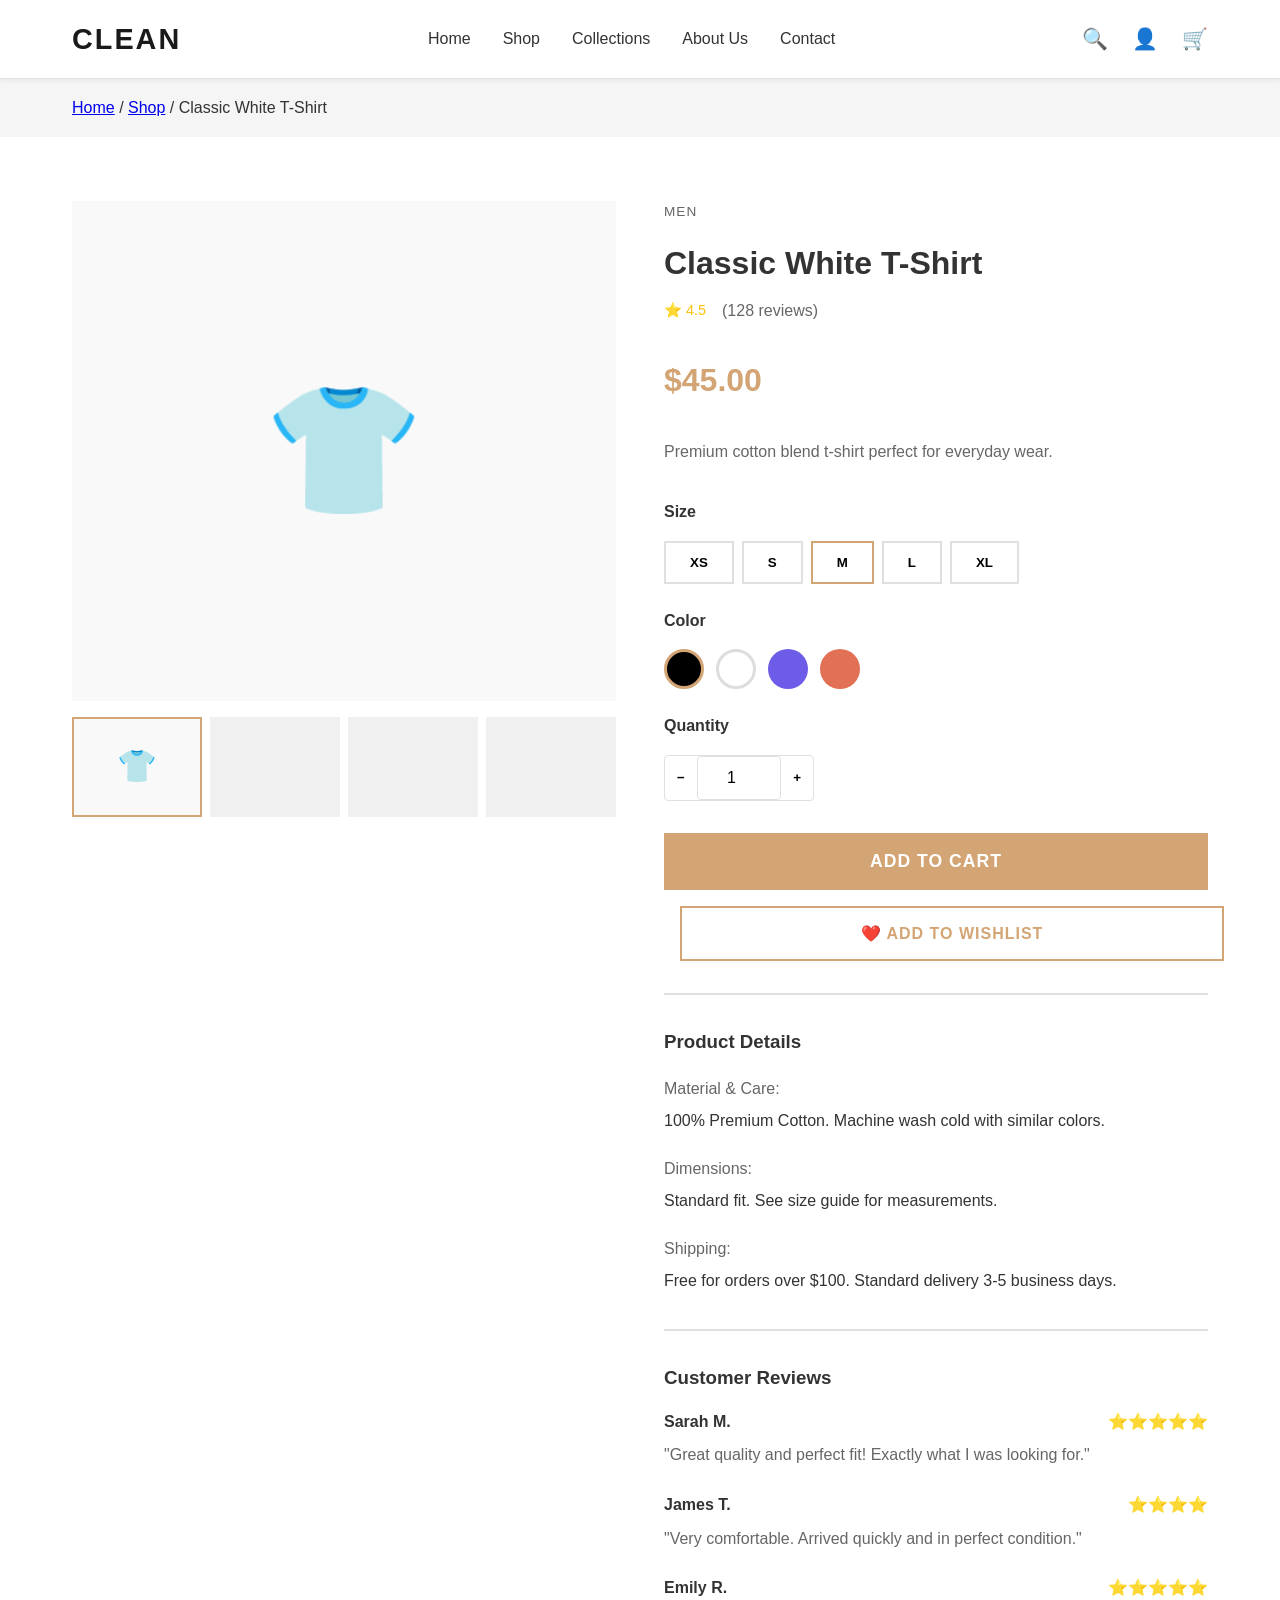
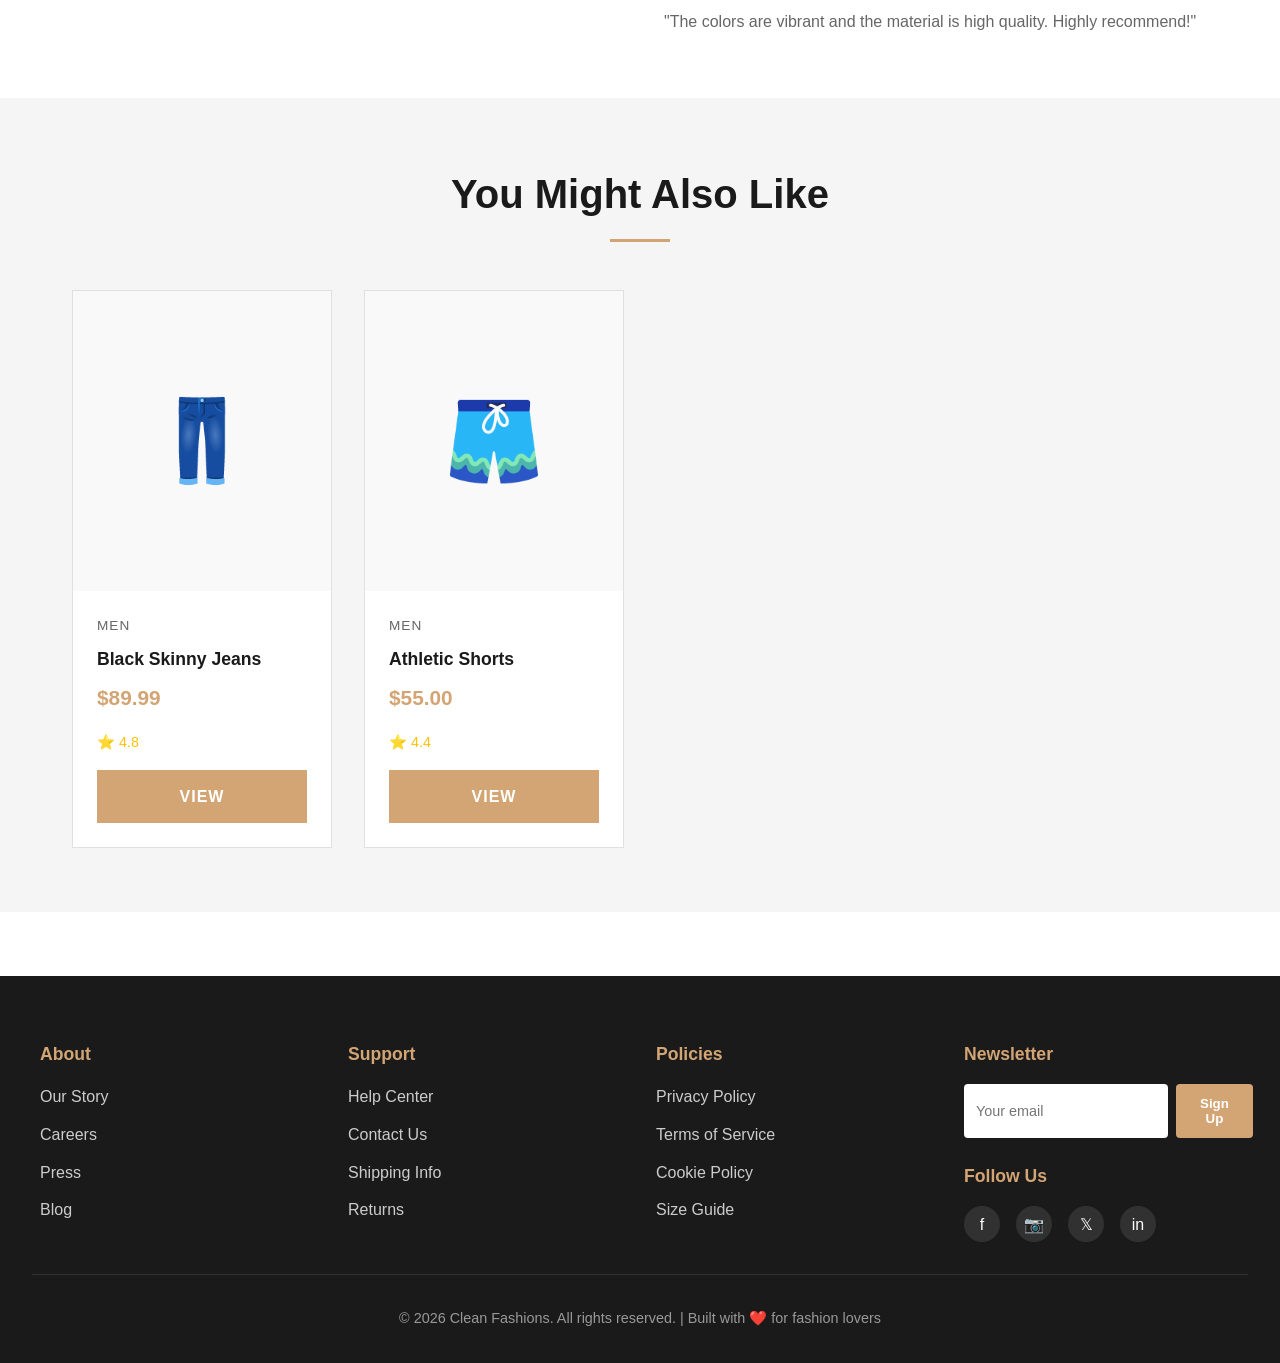
==== product.html @ af085426 "Initialize Clean Fashions site: homepage, shop, cart, checkout, account, admin and scripts" ====
<!DOCTYPE html>
<html lang="en">
<head>
  <meta charset="UTF-8">
  <meta name="viewport" content="width=device-width, initial-scale=1.0">
  <title>Product Details - Clean Fashions</title>
  <link rel="stylesheet" href="styles.css">
</head>
<body>
  <!-- Navigation Header -->
  <header>
    <div class="header-container">
      <a href="index.html" class="logo">CLEAN</a>
      <nav>
        <ul class="nav-menu">
          <li><a href="index.html">Home</a></li>
          <li><a href="shop.html">Shop</a></li>
          <li><a href="index.html#collections">Collections</a></li>
          <li><a href="index.html#about">About Us</a></li>
          <li><a href="index.html#contact">Contact</a></li>
        </ul>
      </nav>
      <div class="header-icons">
        <button class="icon-btn" title="Search">🔍</button>
        <button class="icon-btn" title="Account">👤</button>
        <a href="cart.html" class="icon-btn" title="Cart" style="text-decoration: none;">
          🛒
          <span class="cart-count" style="display: none;">0</span>
        </a>
      </div>
    </div>
  </header>

  <!-- Breadcrumb -->
  <div style="background-color: var(--secondary-color); padding: 1rem 2rem;">
    <div class="container">
      <a href="index.html">Home</a> / <a href="shop.html">Shop</a> / <span id="breadcrumb-product">Product</span>
    </div>
  </div>

  <!-- Product Detail -->
  <section class="section">
    <div class="container">
      <div style="display: grid; grid-template-columns: 1fr 1fr; gap: 3rem;">
        <!-- Product Images -->
        <div>
          <div class="product-image" style="width: 100%; height: 500px; margin-bottom: 1rem; font-size: 8rem;">
            <span id="product-main-image">👕</span>
          </div>
          <div style="display: grid; grid-template-columns: repeat(4, 1fr); gap: 0.5rem;">
            <div class="product-image" style="height: 100px; font-size: 2rem; cursor: pointer; border: 2px solid var(--accent-color);">
              <span id="product-thumb">👕</span>
            </div>
            <div class="product-image" style="height: 100px; font-size: 2rem; cursor: pointer; background-color: #f0f0f0;"></div>
            <div class="product-image" style="height: 100px; font-size: 2rem; cursor: pointer; background-color: #f0f0f0;"></div>
            <div class="product-image" style="height: 100px; font-size: 2rem; cursor: pointer; background-color: #f0f0f0;"></div>
          </div>
        </div>

        <!-- Product Info -->
        <div>
          <div class="product-category" id="product-category" style="margin-bottom: 1rem;">Category</div>
          <h1 id="product-name" style="font-size: 2rem; margin-bottom: 0.5rem;">Product Name</h1>
          
          <div style="display: flex; align-items: center; gap: 1rem; margin-bottom: 2rem;">
            <div class="product-rating" style="margin: 0;">
              <span id="product-rating">⭐ 4.5</span>
            </div>
            <span style="color: var(--light-text);">(<span id="product-reviews">128</span> reviews)</span>
          </div>

          <div class="product-price" id="product-price" style="font-size: 2rem; margin-bottom: 2rem;">$99.99</div>

          <!-- Product Description -->
          <p id="product-description" style="color: var(--light-text); margin-bottom: 2rem; line-height: 1.8;">
            This is a premium product made with high-quality materials. Perfect for everyday wear and any occasion.
          </p>

          <!-- Size Selector -->
          <div class="form-group">
            <label style="font-weight: 600; margin-bottom: 1rem;">Size</label>
            <div style="display: flex; gap: 0.5rem; margin-bottom: 1rem;">
              <button style="padding: 0.75rem 1.5rem; border: 2px solid var(--border-color); background: white; cursor: pointer; font-weight: 600; transition: all 0.3s;" data-size="XS">XS</button>
              <button style="padding: 0.75rem 1.5rem; border: 2px solid var(--border-color); background: white; cursor: pointer; font-weight: 600; transition: all 0.3s;" data-size="S">S</button>
              <button style="padding: 0.75rem 1.5rem; border: 2px solid var(--border-color); background: white; cursor: pointer; font-weight: 600; transition: all 0.3s; border-color: var(--accent-color);" data-size="M">M</button>
              <button style="padding: 0.75rem 1.5rem; border: 2px solid var(--border-color); background: white; cursor: pointer; font-weight: 600; transition: all 0.3s;" data-size="L">L</button>
              <button style="padding: 0.75rem 1.5rem; border: 2px solid var(--border-color); background: white; cursor: pointer; font-weight: 600; transition: all 0.3s;" data-size="XL">XL</button>
            </div>
          </div>

          <!-- Color Selector -->
          <div class="form-group">
            <label style="font-weight: 600; margin-bottom: 1rem;">Color</label>
            <div style="display: flex; gap: 0.75rem; margin-bottom: 1rem;">
              <div style="width: 40px; height: 40px; background-color: #000; border-radius: 50%; cursor: pointer; border: 3px solid var(--accent-color);"></div>
              <div style="width: 40px; height: 40px; background-color: #fff; border: 3px solid #ddd; border-radius: 50%; cursor: pointer;"></div>
              <div style="width: 40px; height: 40px; background-color: #6c5ce7; border-radius: 50%; cursor: pointer; border: 3px solid transparent;"></div>
              <div style="width: 40px; height: 40px; background-color: #e17055; border-radius: 50%; cursor: pointer; border: 3px solid transparent;"></div>
            </div>
          </div>

          <!-- Quantity Selector -->
          <div class="form-group">
            <label style="font-weight: 600; margin-bottom: 1rem;">Quantity</label>
            <div class="cart-item-quantity" style="margin-bottom: 2rem; width: 150px;">
              <button onclick="decreaseQuantity()">−</button>
              <input type="number" id="quantity-input" value="1" readonly min="1" max="10">
              <button onclick="increaseQuantity()">+</button>
            </div>
          </div>

          <!-- Add to Cart Button -->
          <button id="add-to-cart-btn" class="btn" style="width: 100%; padding: 1rem; font-size: 1.1rem; margin-bottom: 1rem;">
            Add to Cart
          </button>
          <button class="btn btn-secondary" style="width: 100%; padding: 1rem;">
            ❤️ Add to Wishlist
          </button>

          <!-- Additional Info -->
          <div style="border-top: 2px solid var(--border-color); padding-top: 2rem; margin-top: 2rem;">
            <h3 style="margin-bottom: 1rem;">Product Details</h3>
            <dl style="line-height: 2;">
              <dt style="color: var(--light-text);">Material & Care:</dt>
              <dd style="margin-bottom: 1rem;">100% Premium Cotton. Machine wash cold with similar colors.</dd>
              <dt style="color: var(--light-text);">Dimensions:</dt>
              <dd style="margin-bottom: 1rem;">Standard fit. See size guide for measurements.</dd>
              <dt style="color: var(--light-text);">Shipping:</dt>
              <dd>Free for orders over $100. Standard delivery 3-5 business days.</dd>
            </dl>
          </div>

          <!-- Reviews Section -->
          <div style="border-top: 2px solid var(--border-color); padding-top: 2rem; margin-top: 2rem;">
            <h3 style="margin-bottom: 1rem;">Customer Reviews</h3>
            <div style="margin-bottom: 1.5rem;">
              <div style="display: flex; justify-content: space-between; align-items: center; margin-bottom: 0.5rem;">
                <strong>Sarah M.</strong>
                <span style="color: #ffc107;">⭐⭐⭐⭐⭐</span>
              </div>
              <p style="color: var(--light-text);">"Great quality and perfect fit! Exactly what I was looking for."</p>
            </div>

            <div style="margin-bottom: 1.5rem;">
              <div style="display: flex; justify-content: space-between; align-items: center; margin-bottom: 0.5rem;">
                <strong>James T.</strong>
                <span style="color: #ffc107;">⭐⭐⭐⭐</span>
              </div>
              <p style="color: var(--light-text);">"Very comfortable. Arrived quickly and in perfect condition."</p>
            </div>

            <div>
              <div style="display: flex; justify-content: space-between; align-items: center; margin-bottom: 0.5rem;">
                <strong>Emily R.</strong>
                <span style="color: #ffc107;">⭐⭐⭐⭐⭐</span>
              </div>
              <p style="color: var(--light-text);">"The colors are vibrant and the material is high quality. Highly recommend!"</p>
            </div>
          </div>
        </div>
      </div>
    </div>
  </section>

  <!-- Related Products -->
  <section class="section" style="background-color: var(--secondary-color);">
    <div class="container">
      <h2 class="section-title">You Might Also Like</h2>
      <div class="products-grid">
        <!-- Related products will be rendered here -->
      </div>
    </div>
  </section>

  <!-- Footer -->
  <footer>
    <div class="footer-content">
      <div class="footer-section">
        <h3>About</h3>
        <ul>
          <li><a href="#">Our Story</a></li>
          <li><a href="#">Careers</a></li>
          <li><a href="#">Press</a></li>
          <li><a href="#">Blog</a></li>
        </ul>
      </div>

      <div class="footer-section">
        <h3>Support</h3>
        <ul>
          <li><a href="#">Help Center</a></li>
          <li><a href="#">Contact Us</a></li>
          <li><a href="#">Shipping Info</a></li>
          <li><a href="#">Returns</a></li>
        </ul>
      </div>

      <div class="footer-section">
        <h3>Policies</h3>
        <ul>
          <li><a href="#">Privacy Policy</a></li>
          <li><a href="#">Terms of Service</a></li>
          <li><a href="#">Cookie Policy</a></li>
          <li><a href="#">Size Guide</a></li>
        </ul>
      </div>

      <div class="footer-section">
        <h3>Newsletter</h3>
        <form class="newsletter-form">
          <input type="email" placeholder="Your email" required>
          <button type="submit">Sign Up</button>
        </form>
        <h3 style="margin-top: 1.5rem;">Follow Us</h3>
        <div class="footer-social">
          <a href="#" title="Facebook">f</a>
          <a href="#" title="Instagram">📷</a>
          <a href="#" title="Twitter">𝕏</a>
          <a href="#" title="LinkedIn">in</a>
        </div>
      </div>
    </div>

    <div class="footer-bottom">
      <p>&copy; 2026 Clean Fashions. All rights reserved. | Built with ❤️ for fashion lovers</p>
    </div>
  </footer>

  <script src="script.js"></script>
  <script>
    // Get product ID from URL
    const urlParams = new URLSearchParams(window.location.search);
    const productId = parseInt(urlParams.get('id')) || 1;

    const product = PRODUCTS.find(p => p.id === productId) || PRODUCTS[0];

    // Display product details
    document.getElementById('product-name').textContent = product.name;
    document.getElementById('product-category').textContent = product.category.toUpperCase();
    document.getElementById('product-price').textContent = `$${product.price.toFixed(2)}`;
    document.getElementById('product-rating').textContent = `⭐ ${product.rating}`;
    document.getElementById('product-reviews').textContent = product.reviews;
    document.getElementById('product-description').textContent = product.description;
    document.getElementById('product-main-image').textContent = product.image;
    document.getElementById('product-thumb').textContent = product.image;
    document.getElementById('breadcrumb-product').textContent = product.name;

    // Size selector
    document.querySelectorAll('[data-size]').forEach(btn => {
      btn.addEventListener('click', function() {
        document.querySelectorAll('[data-size]').forEach(b => {
          b.style.borderColor = 'var(--border-color)';
        });
        this.style.borderColor = 'var(--accent-color)';
      });
    });

    // Color selector
    document.querySelectorAll('[style*="background-color"]').forEach(btn => {
      if (btn.style.width === '40px') {
        btn.addEventListener('click', function() {
          document.querySelectorAll('[style*="width: 40px"]').forEach(b => {
            b.style.borderColor = 'transparent';
          });
          this.style.borderColor = 'var(--accent-color)';
        });
      }
    });

    // Quantity management
    function increaseQuantity() {
      const input = document.getElementById('quantity-input');
      if (parseInt(input.value) < 10) {
        input.value = parseInt(input.value) + 1;
      }
    }

    function decreaseQuantity() {
      const input = document.getElementById('quantity-input');
      if (parseInt(input.value) > 1) {
        input.value = parseInt(input.value) - 1;
      }
    }

    // Add to cart
    document.getElementById('add-to-cart-btn').addEventListener('click', () => {
      const quantity = parseInt(document.getElementById('quantity-input').value);
      cart.addItem(productId, quantity);
      showNotification(`Added ${quantity} item(s) to cart!`);
    });

    // Render related products
    function renderRelatedProducts() {
      const related = PRODUCTS.filter(p => p.category === product.category && p.id !== product.id).slice(0, 4);
      const grid = document.querySelector('.products-grid');
      if (grid) {
        grid.innerHTML = related.map(p => `
          <div class="product-card">
            <div class="product-image">
              <div style="font-size: 5rem;">${p.image}</div>
            </div>
            <div class="product-info">
              <div class="product-category">${p.category}</div>
              <div class="product-name">${p.name}</div>
              <div class="product-price">$${p.price.toFixed(2)}</div>
              <div class="product-rating">⭐ ${p.rating}</div>
              <div class="product-actions">
                <a href="product.html?id=${p.id}" class="btn" style="width: 100%; text-align: center; display: block;">View</a>
              </div>
            </div>
          </div>
        `).join('');
      }
    }

    document.addEventListener('DOMContentLoaded', renderRelatedProducts);
  </script>
</body>
</html>
---- styles.css ----
/* ========================================
   Clean Fashions - Global Styles
   ======================================== */

* {
  margin: 0;
  padding: 0;
  box-sizing: border-box;
}

:root {
  --primary-color: #1a1a1a;
  --secondary-color: #f5f5f5;
  --accent-color: #d4a574;
  --text-color: #333;
  --light-text: #666;
  --border-color: #e0e0e0;
  --success-color: #4caf50;
  --danger-color: #f44336;
}

html {
  scroll-behavior: smooth;
}

body {
  font-family: 'Segoe UI', Tahoma, Geneva, Verdana, sans-serif;
  color: var(--text-color);
  line-height: 1.6;
  background-color: #fff;
}

/* ========================================
   Navigation & Header
   ======================================== */

header {
  background-color: #fff;
  border-bottom: 1px solid var(--border-color);
  position: sticky;
  top: 0;
  z-index: 100;
  box-shadow: 0 2px 5px rgba(0, 0, 0, 0.05);
}

.header-container {
  max-width: 1200px;
  margin: 0 auto;
  display: flex;
  justify-content: space-between;
  align-items: center;
  padding: 1rem 2rem;
}

.logo {
  font-size: 1.8rem;
  font-weight: 700;
  color: var(--primary-color);
  text-decoration: none;
  letter-spacing: 2px;
}

.nav-menu {
  display: flex;
  list-style: none;
  gap: 2rem;
}

.nav-menu a {
  text-decoration: none;
  color: var(--text-color);
  font-weight: 500;
  transition: color 0.3s;
  position: relative;
}

.nav-menu a:hover {
  color: var(--accent-color);
}

.nav-menu a::after {
  content: '';
  position: absolute;
  bottom: -5px;
  left: 0;
  width: 0;
  height: 2px;
  background-color: var(--accent-color);
  transition: width 0.3s;
}

.nav-menu a:hover::after {
  width: 100%;
}

.header-icons {
  display: flex;
  gap: 1.5rem;
  align-items: center;
}

.icon-btn {
  background: none;
  border: none;
  cursor: pointer;
  font-size: 1.3rem;
  color: var(--text-color);
  transition: color 0.3s;
  position: relative;
}

.icon-btn:hover {
  color: var(--accent-color);
}

.cart-count {
  position: absolute;
  top: -8px;
  right: -8px;
  background-color: var(--accent-color);
  color: white;
  border-radius: 50%;
  width: 20px;
  height: 20px;
  display: flex;
  align-items: center;
  justify-content: center;
  font-size: 0.75rem;
  font-weight: bold;
}

/* ========================================
   Hero Section
   ======================================== */

.hero {
  background: linear-gradient(135deg, #1a1a1a 0%, #2d2d2d 100%);
  color: white;
  padding: 8rem 2rem;
  text-align: center;
  min-height: 500px;
  display: flex;
  flex-direction: column;
  justify-content: center;
  align-items: center;
}

.hero h1 {
  font-size: 3.5rem;
  margin-bottom: 1rem;
  font-weight: 700;
  letter-spacing: 2px;
}

.hero p {
  font-size: 1.3rem;
  margin-bottom: 2rem;
  color: #ccc;
  max-width: 600px;
}

.btn {
  display: inline-block;
  padding: 0.75rem 2rem;
  background-color: var(--accent-color);
  color: white;
  text-decoration: none;
  border: 2px solid var(--accent-color);
  border-radius: 0;
  cursor: pointer;
  font-size: 1rem;
  font-weight: 600;
  transition: all 0.3s;
  text-transform: uppercase;
  letter-spacing: 1px;
}

.btn:hover {
  background-color: transparent;
  color: var(--accent-color);
}

.btn-secondary {
  background-color: transparent;
  color: var(--accent-color);
  border-color: var(--accent-color);
  margin-left: 1rem;
}

.btn-secondary:hover {
  background-color: var(--accent-color);
  color: white;
}

.btn-dark {
  background-color: var(--primary-color);
  border-color: var(--primary-color);
  color: white;
}

.btn-dark:hover {
  background-color: transparent;
  color: var(--primary-color);
}

/* ========================================
   Container & Layout
   ======================================== */

.container {
  max-width: 1200px;
  margin: 0 auto;
  padding: 0 2rem;
}

.section {
  padding: 4rem 2rem;
}

.section-title {
  font-size: 2.5rem;
  text-align: center;
  margin-bottom: 3rem;
  color: var(--primary-color);
  position: relative;
  padding-bottom: 1rem;
}

.section-title::after {
  content: '';
  position: absolute;
  bottom: 0;
  left: 50%;
  transform: translateX(-50%);
  width: 60px;
  height: 3px;
  background-color: var(--accent-color);
}

/* ========================================
   Product Grid
   ======================================== */

.products-grid {
  display: grid;
  grid-template-columns: repeat(auto-fill, minmax(250px, 1fr));
  gap: 2rem;
}

.product-card {
  background: white;
  border: 1px solid var(--border-color);
  transition: all 0.3s;
  cursor: pointer;
  position: relative;
  overflow: hidden;
}

.product-card:hover {
  box-shadow: 0 10px 30px rgba(0, 0, 0, 0.1);
  transform: translateY(-5px);
}

.product-image {
  width: 100%;
  height: 300px;
  background-color: #f9f9f9;
  display: flex;
  align-items: center;
  justify-content: center;
  overflow: hidden;
  position: relative;
}

.product-image img {
  width: 100%;
  height: 100%;
  object-fit: cover;
  transition: transform 0.3s;
}

.product-card:hover .product-image img {
  transform: scale(1.1);
}

.product-badge {
  position: absolute;
  top: 1rem;
  right: 1rem;
  background-color: var(--accent-color);
  color: white;
  padding: 0.5rem 1rem;
  font-size: 0.8rem;
  font-weight: 600;
  text-transform: uppercase;
}

.product-info {
  padding: 1.5rem;
}

.product-category {
  font-size: 0.85rem;
  color: var(--light-text);
  text-transform: uppercase;
  letter-spacing: 1px;
  margin-bottom: 0.5rem;
}

.product-name {
  font-size: 1.1rem;
  font-weight: 600;
  color: var(--primary-color);
  margin-bottom: 0.5rem;
}

.product-price {
  font-size: 1.3rem;
  color: var(--accent-color);
  font-weight: 700;
  margin-bottom: 1rem;
}

.product-rating {
  color: #ffc107;
  font-size: 0.9rem;
  margin-bottom: 1rem;
}

.product-actions {
  display: flex;
  gap: 0.5rem;
}

.product-actions button {
  flex: 1;
  padding: 0.65rem;
  background-color: var(--primary-color);
  color: white;
  border: none;
  cursor: pointer;
  font-weight: 600;
  transition: background-color 0.3s;
  font-size: 0.9rem;
}

.product-actions button:hover {
  background-color: var(--accent-color);
}

/* ========================================
   Filters & Sorting
   ======================================== */

.shop-controls {
  display: flex;
  justify-content: space-between;
  align-items: center;
  margin-bottom: 2rem;
  flex-wrap: wrap;
  gap: 1rem;
}

.filters {
  display: flex;
  gap: 1rem;
  flex-wrap: wrap;
}

.filter-group {
  display: flex;
  align-items: center;
  gap: 0.5rem;
}

.filter-group label {
  font-weight: 600;
  color: var(--light-text);
}

.filter-group select,
.filter-group input {
  padding: 0.5rem;
  border: 1px solid var(--border-color);
  border-radius: 4px;
  font-size: 0.9rem;
}

/* ========================================
   Cart & Checkout
   ======================================== */

.cart-container {
  display: grid;
  grid-template-columns: 2fr 1fr;
  gap: 2rem;
  margin: 2rem 0;
}

.cart-items {
  border: 1px solid var(--border-color);
  border-radius: 4px;
}

.cart-item {
  display: grid;
  grid-template-columns: 100px 1fr auto auto;
  gap: 1.5rem;
  padding: 1.5rem;
  border-bottom: 1px solid var(--border-color);
  align-items: center;
}

.cart-item:last-child {
  border-bottom: none;
}

.cart-item-image {
  width: 100px;
  height: 100px;
  background-color: #f9f9f9;
  display: flex;
  align-items: center;
  justify-content: center;
}

.cart-item-details h3 {
  margin-bottom: 0.5rem;
  color: var(--primary-color);
}

.cart-item-quantity {
  display: flex;
  align-items: center;
  border: 1px solid var(--border-color);
  border-radius: 4px;
  overflow: hidden;
}

.cart-item-quantity button {
  background: none;
  border: none;
  padding: 0.5rem 0.75rem;
  cursor: pointer;
  font-weight: bold;
}

.cart-item-quantity input {
  border: none;
  width: 50px;
  text-align: center;
  padding: 0.5rem;
}

.cart-summary {
  border: 1px solid var(--border-color);
  padding: 2rem;
  height: fit-content;
  border-radius: 4px;
  background-color: var(--secondary-color);
}

.summary-row {
  display: flex;
  justify-content: space-between;
  margin-bottom: 1rem;
  font-size: 1rem;
}

.summary-row.total {
  font-size: 1.3rem;
  font-weight: 700;
  color: var(--primary-color);
  border-top: 2px solid var(--border-color);
  padding-top: 1rem;
}

/* ========================================
   Checkout Steps
   ======================================== */

.checkout-steps {
  display: flex;
  justify-content: space-between;
  margin-bottom: 3rem;
  position: relative;
}

.checkout-steps::before {
  content: '';
  position: absolute;
  top: 20px;
  left: 0;
  right: 0;
  height: 2px;
  background-color: var(--border-color);
  z-index: -1;
}

.step {
  flex: 1;
  text-align: center;
  position: relative;
}

.step-number {
  width: 40px;
  height: 40px;
  background-color: var(--border-color);
  color: var(--text-color);
  border-radius: 50%;
  display: flex;
  align-items: center;
  justify-content: center;
  margin: 0 auto 0.5rem;
  font-weight: bold;
  transition: all 0.3s;
}

.step.active .step-number {
  background-color: var(--accent-color);
  color: white;
}

.step.completed .step-number {
  background-color: var(--success-color);
  color: white;
}

.step-label {
  font-weight: 600;
  color: var(--light-text);
}

/* ========================================
   Form Elements
   ======================================== */

.form-group {
  margin-bottom: 1.5rem;
}

.form-group label {
  display: block;
  margin-bottom: 0.5rem;
  font-weight: 600;
  color: var(--text-color);
}

.form-group input,
.form-group select,
.form-group textarea {
  width: 100%;
  padding: 0.75rem;
  border: 1px solid var(--border-color);
  border-radius: 4px;
  font-size: 1rem;
  font-family: inherit;
  transition: border-color 0.3s;
}

.form-group input:focus,
.form-group select:focus,
.form-group textarea:focus {
  outline: none;
  border-color: var(--accent-color);
  box-shadow: 0 0 0 3px rgba(212, 165, 116, 0.1);
}

.form-row {
  display: grid;
  grid-template-columns: 1fr 1fr;
  gap: 1rem;
}

/* ========================================
   User Account
   ======================================== */

.account-container {
  display: grid;
  grid-template-columns: 250px 1fr;
  gap: 2rem;
}

.account-sidebar {
  background-color: var(--secondary-color);
  padding: 2rem;
  border-radius: 4px;
  height: fit-content;
}

.account-menu {
  list-style: none;
}

.account-menu li {
  margin-bottom: 0;
}

.account-menu a {
  display: block;
  padding: 0.75rem 1rem;
  color: var(--text-color);
  text-decoration: none;
  border-left: 3px solid transparent;
  transition: all 0.3s;
}

.account-menu a:hover,
.account-menu a.active {
  background-color: white;
  border-left-color: var(--accent-color);
  color: var(--accent-color);
}

.account-content {
  background-color: white;
  padding: 2rem;
  border: 1px solid var(--border-color);
  border-radius: 4px;
}

.order-item {
  border: 1px solid var(--border-color);
  padding: 1.5rem;
  margin-bottom: 1rem;
  border-radius: 4px;
}

.order-header {
  display: grid;
  grid-template-columns: 1fr 1fr 1fr;
  margin-bottom: 1rem;
}

.order-status {
  display: inline-block;
  padding: 0.4rem 0.8rem;
  background-color: #e3f2fd;
  color: #1976d2;
  border-radius: 20px;
  font-size: 0.85rem;
  font-weight: 600;
}

.order-status.completed {
  background-color: #e8f5e9;
  color: #388e3c;
}

.order-status.shipping {
  background-color: #fff3e0;
  color: #f57c00;
}

/* ========================================
   Footer
   ======================================== */

footer {
  background-color: var(--primary-color);
  color: white;
  padding: 4rem 2rem 2rem;
  margin-top: 4rem;
}

.footer-content {
  max-width: 1200px;
  margin: 0 auto;
  display: grid;
  grid-template-columns: repeat(auto-fit, minmax(250px, 1fr));
  gap: 2rem;
  margin-bottom: 2rem;
}

.footer-section h3 {
  font-size: 1.1rem;
  margin-bottom: 1rem;
  color: var(--accent-color);
}

.footer-section ul {
  list-style: none;
}

.footer-section ul li {
  margin-bottom: 0.75rem;
}

.footer-section a {
  color: #ccc;
  text-decoration: none;
  transition: color 0.3s;
}

.footer-section a:hover {
  color: var(--accent-color);
}

.newsletter-form {
  display: flex;
  gap: 0.5rem;
}

.newsletter-form input {
  flex: 1;
  padding: 0.75rem;
  border: none;
  border-radius: 4px;
  font-size: 0.9rem;
}

.newsletter-form button {
  padding: 0.75rem 1.5rem;
  background-color: var(--accent-color);
  color: white;
  border: none;
  border-radius: 4px;
  cursor: pointer;
  font-weight: 600;
}

.footer-social {
  display: flex;
  gap: 1rem;
  margin-top: 1rem;
}

.footer-social a {
  display: inline-flex;
  align-items: center;
  justify-content: center;
  width: 36px;
  height: 36px;
  background-color: rgba(255, 255, 255, 0.1);
  border-radius: 50%;
  color: white;
  transition: background-color 0.3s;
}

.footer-social a:hover {
  background-color: var(--accent-color);
}

.footer-bottom {
  border-top: 1px solid rgba(255, 255, 255, 0.1);
  padding-top: 2rem;
  text-align: center;
  color: #999;
  font-size: 0.9rem;
}

/* ========================================
   Responsive Design
   ======================================== */

@media (max-width: 768px) {
  .hero h1 {
    font-size: 2rem;
  }

  .nav-menu {
    gap: 1rem;
  }

  .products-grid {
    grid-template-columns: repeat(auto-fill, minmax(180px, 1fr));
    gap: 1rem;
  }

  .cart-container {
    grid-template-columns: 1fr;
  }

  .account-container {
    grid-template-columns: 1fr;
  }

  .form-row {
    grid-template-columns: 1fr;
  }

  .cart-item {
    grid-template-columns: 80px 1fr;
  }

  .shop-controls {
    flex-direction: column;
    align-items: stretch;
  }

  .filters {
    flex-direction: column;
  }

  .filter-group {
    flex-direction: column;
  }

  .filter-group select,
  .filter-group input {
    width: 100%;
  }
}

@media (max-width: 480px) {
  .header-container {
    padding: 1rem;
  }

  .nav-menu {
    display: none;
  }

  .hero {
    padding: 3rem 1rem;
  }

  .hero h1 {
    font-size: 1.5rem;
  }

  .btn-secondary {
    margin-left: 0;
    margin-top: 1rem;
  }

  .products-grid {
    grid-template-columns: repeat(2, 1fr);
  }

  .order-header {
    grid-template-columns: 1fr;
    gap: 0.5rem;
  }
}

/* ========================================
   Utility Classes
   ======================================== */

.text-center {
  text-align: center;
}

.mt-1 { margin-top: 0.5rem; }
.mt-2 { margin-top: 1rem; }
.mt-3 { margin-top: 1.5rem; }
.mt-4 { margin-top: 2rem; }

.mb-1 { margin-bottom: 0.5rem; }
.mb-2 { margin-bottom: 1rem; }
.mb-3 { margin-bottom: 1.5rem; }
.mb-4 { margin-bottom: 2rem; }

.hidden {
  display: none;
}

.loading {
  opacity: 0.6;
  pointer-events: none;
}
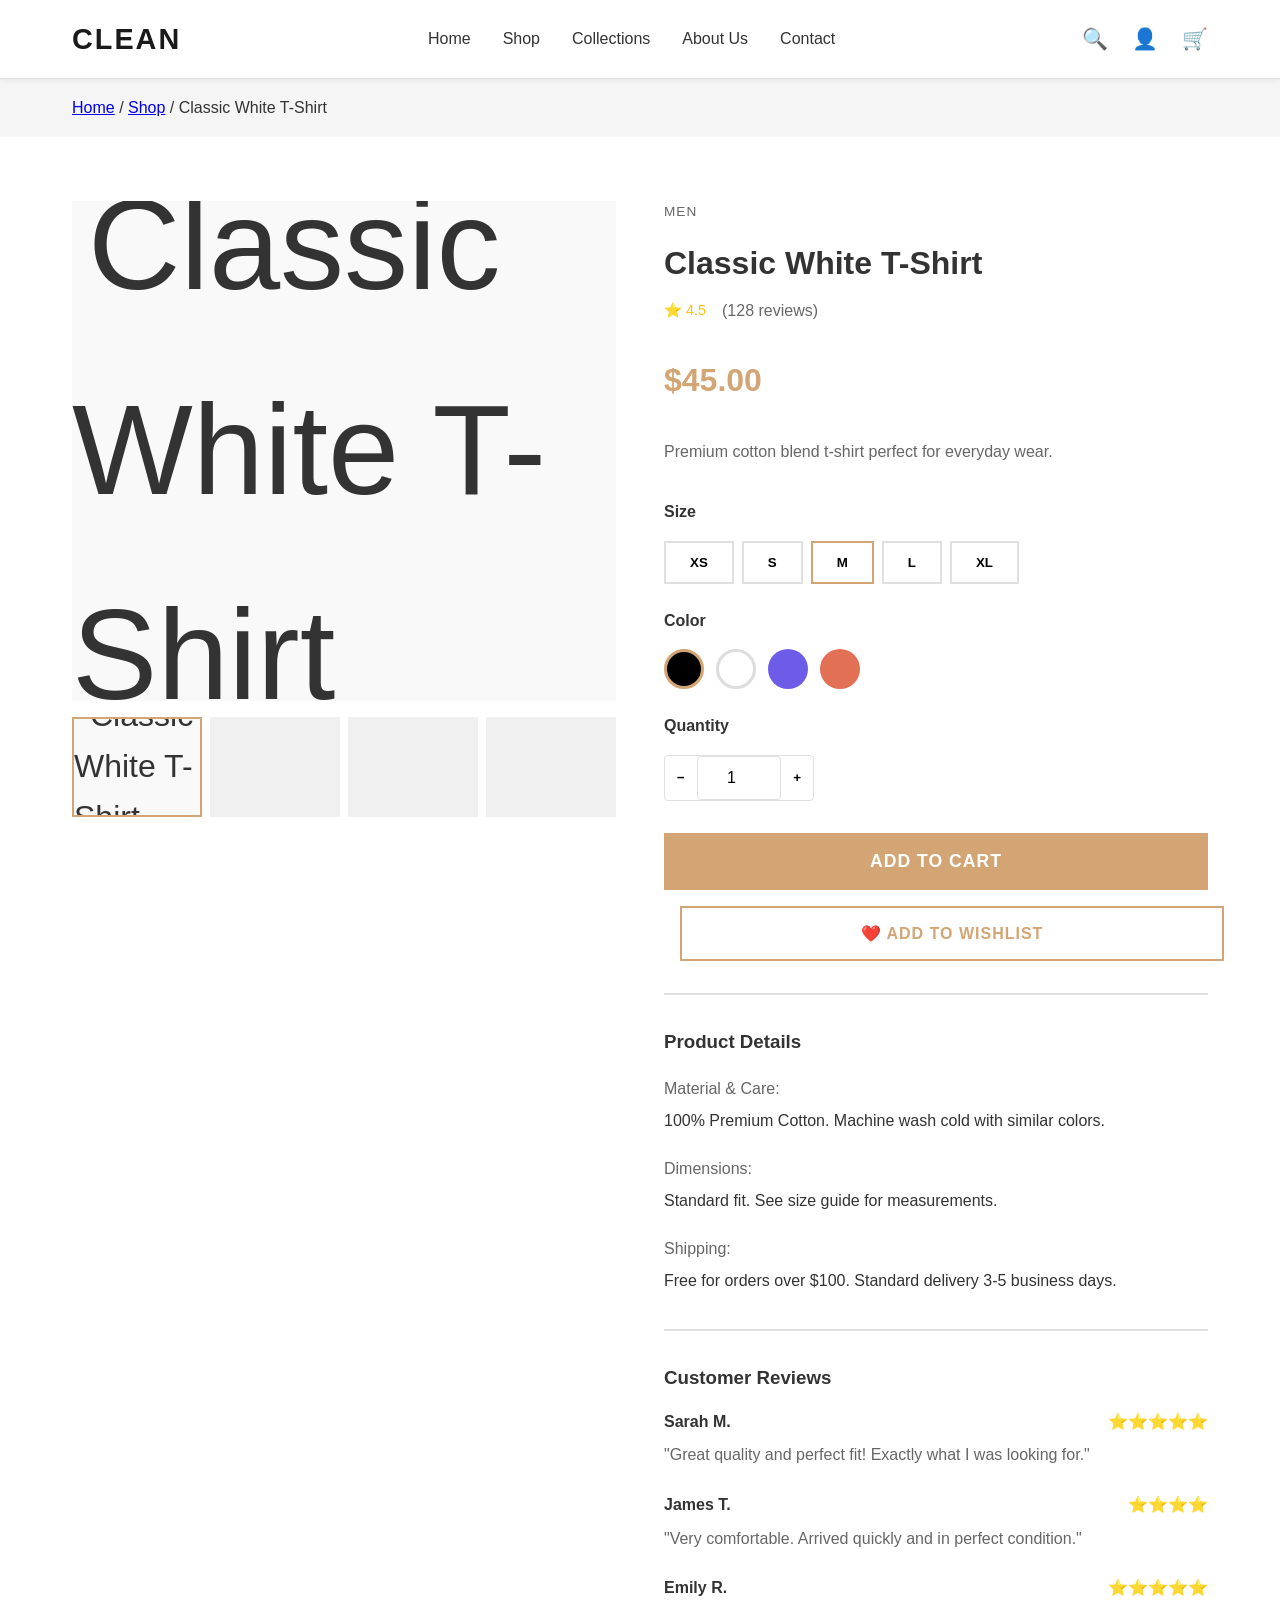
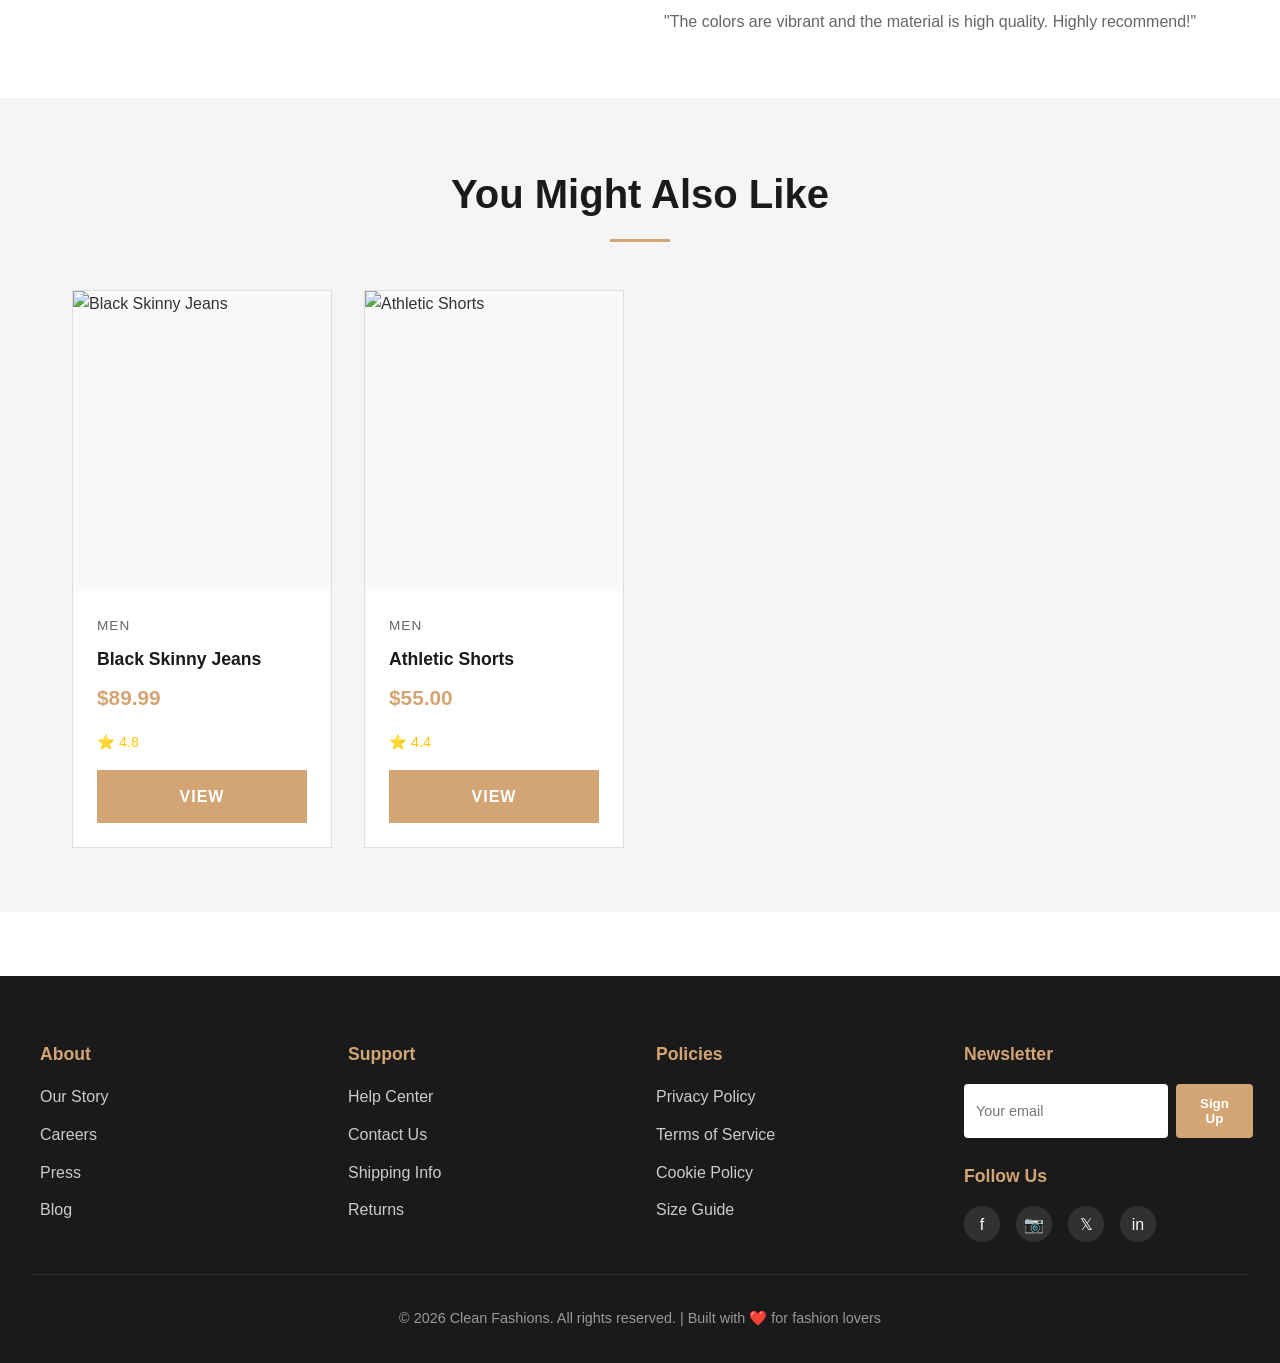
==== commit 639f6188: "Add real fashion image URLs and display in shop/product views" ====
--- a/product.html
+++ b/product.html
@@ -241,8 +241,15 @@
     document.getElementById('product-rating').textContent = `⭐ ${product.rating}`;
     document.getElementById('product-reviews').textContent = product.reviews;
     document.getElementById('product-description').textContent = product.description;
-    document.getElementById('product-main-image').textContent = product.image;
-    document.getElementById('product-thumb').textContent = product.image;
+    const mainImage = document.getElementById('product-main-image');
+    const thumbImage = document.getElementById('product-thumb');
+    if (product.image.startsWith('http')) {
+      mainImage.innerHTML = `<img src="${product.image}" alt="${product.name}" style="width:100%; height:100%; object-fit: cover;" />`;
+      thumbImage.innerHTML = `<img src="${product.image}" alt="${product.name}" style="width:100%; height:100%; object-fit: cover;" />`;
+    } else {
+      mainImage.textContent = product.image;
+      thumbImage.textContent = product.image;
+    }
     document.getElementById('breadcrumb-product').textContent = product.name;
 
     // Size selector
@@ -297,7 +304,7 @@
         grid.innerHTML = related.map(p => `
           <div class="product-card">
             <div class="product-image">
-              <div style="font-size: 5rem;">${p.image}</div>
+              ${p.image.startsWith('http') ? `<img src="${p.image}" alt="${p.name}" style="width:100%; height:100%; object-fit:cover;" />` : `<div style="font-size: 5rem;">${p.image}</div>`}
             </div>
             <div class="product-info">
               <div class="product-category">${p.category}</div>
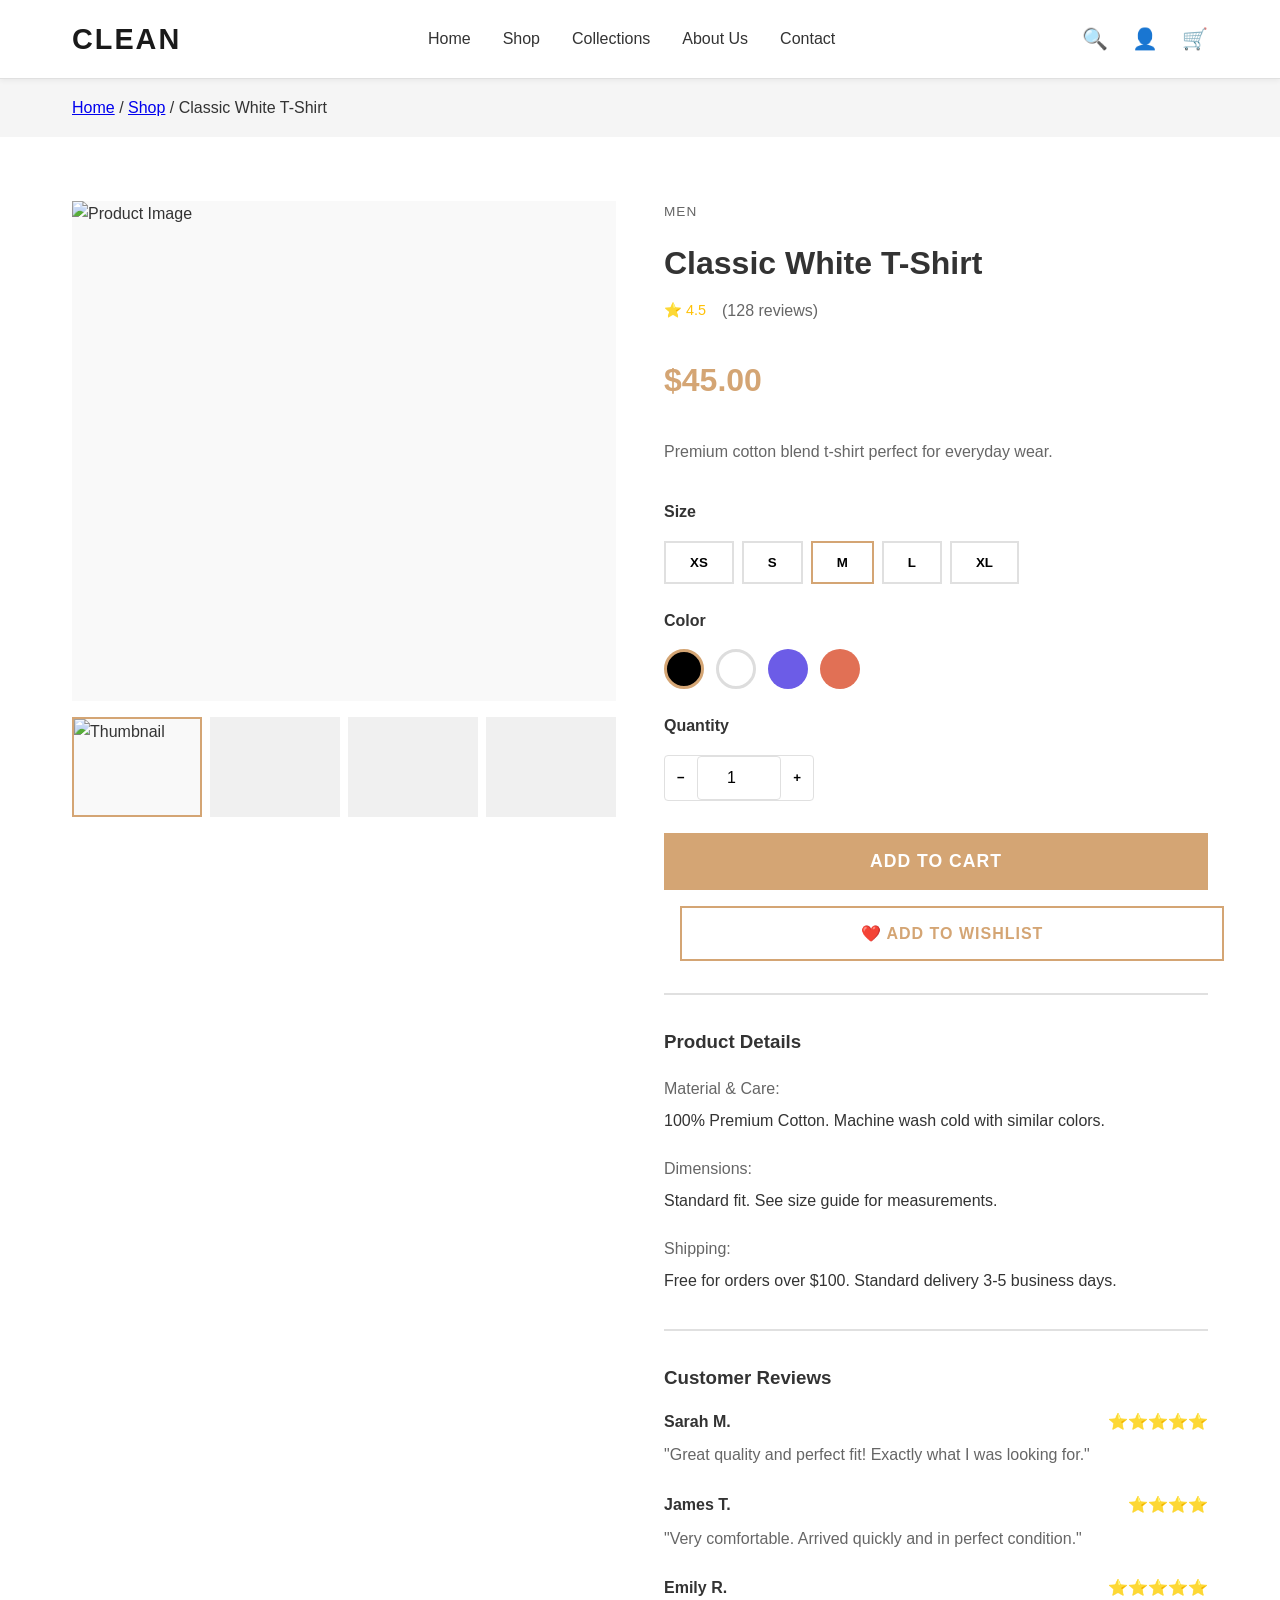
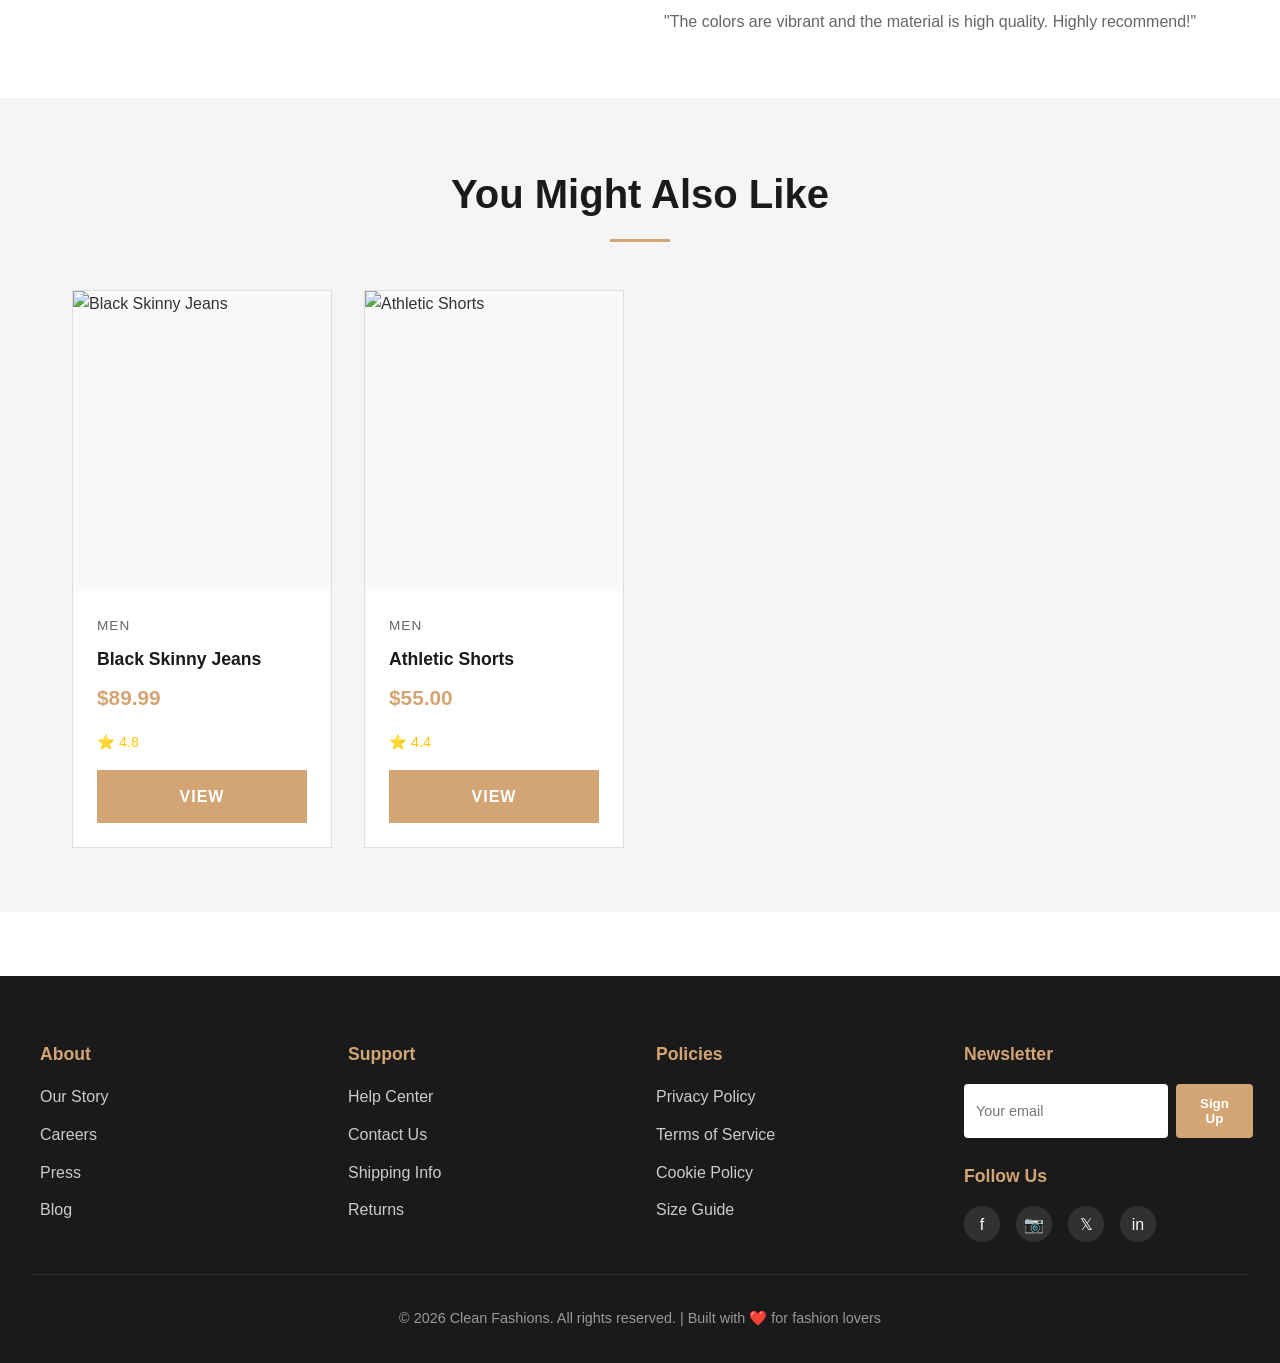
==== commit 74b5bdfe: "fix: robust product image loading and product detail image render" ====
--- a/product.html
+++ b/product.html
@@ -44,16 +44,16 @@
       <div style="display: grid; grid-template-columns: 1fr 1fr; gap: 3rem;">
         <!-- Product Images -->
         <div>
-          <div class="product-image" style="width: 100%; height: 500px; margin-bottom: 1rem; font-size: 8rem;">
-            <span id="product-main-image">👕</span>
+          <div class="product-image" style="width: 100%; height: 500px; margin-bottom: 1rem;">
+            <img id="product-main-image" src="https://via.placeholder.com/800x600?text=Loading..." alt="Product Image" loading="lazy" style="width:100%; height:100%; object-fit: cover;" onerror="this.onerror=null; this.src='https://via.placeholder.com/800x600?text=Image+Unavailable';" />
           </div>
           <div style="display: grid; grid-template-columns: repeat(4, 1fr); gap: 0.5rem;">
-            <div class="product-image" style="height: 100px; font-size: 2rem; cursor: pointer; border: 2px solid var(--accent-color);">
-              <span id="product-thumb">👕</span>
-            </div>
-            <div class="product-image" style="height: 100px; font-size: 2rem; cursor: pointer; background-color: #f0f0f0;"></div>
-            <div class="product-image" style="height: 100px; font-size: 2rem; cursor: pointer; background-color: #f0f0f0;"></div>
-            <div class="product-image" style="height: 100px; font-size: 2rem; cursor: pointer; background-color: #f0f0f0;"></div>
+            <div class="product-image" style="height: 100px; cursor: pointer; border: 2px solid var(--accent-color);">
+              <img id="product-thumb" src="https://via.placeholder.com/120x100?text=Loading..." alt="Thumbnail" loading="lazy" style="width:100%; height:100%; object-fit: cover;" onerror="this.onerror=null; this.src='https://via.placeholder.com/120x100?text=Image+Unavailable';" />
+            </div>
+            <div class="product-image" style="height: 100px; cursor: pointer; background-color: #f0f0f0;"></div>
+            <div class="product-image" style="height: 100px; cursor: pointer; background-color: #f0f0f0;"></div>
+            <div class="product-image" style="height: 100px; cursor: pointer; background-color: #f0f0f0;"></div>
           </div>
         </div>
 
@@ -244,8 +244,8 @@
     const mainImage = document.getElementById('product-main-image');
     const thumbImage = document.getElementById('product-thumb');
     if (product.image.startsWith('http')) {
-      mainImage.innerHTML = `<img src="${product.image}" alt="${product.name}" style="width:100%; height:100%; object-fit: cover;" />`;
-      thumbImage.innerHTML = `<img src="${product.image}" alt="${product.name}" style="width:100%; height:100%; object-fit: cover;" />`;
+      mainImage.innerHTML = `<img src="${product.image}" alt="${product.name}" loading="lazy" style="width:100%; height:100%; object-fit: cover;" />`;
+      thumbImage.innerHTML = `<img src="${product.image}" alt="${product.name}" loading="lazy" style="width:100%; height:100%; object-fit: cover;" />`;
     } else {
       mainImage.textContent = product.image;
       thumbImage.textContent = product.image;
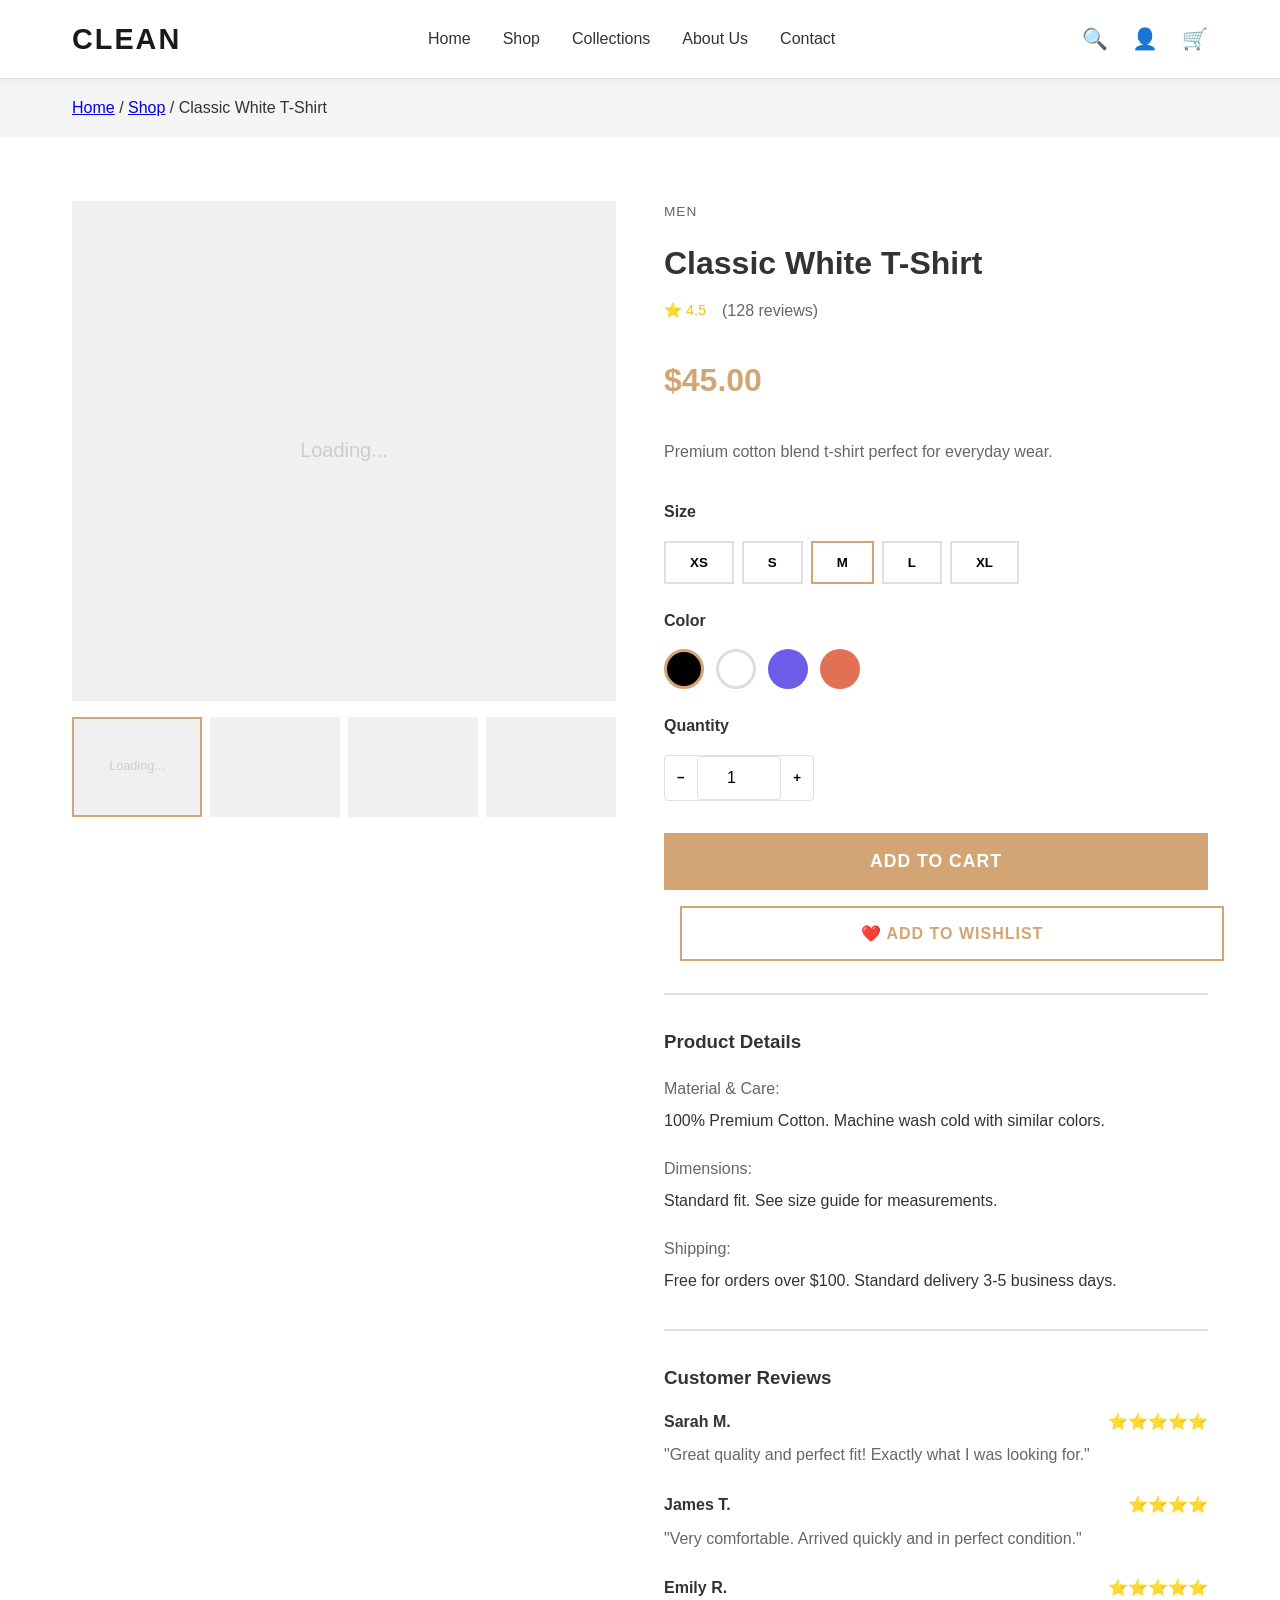
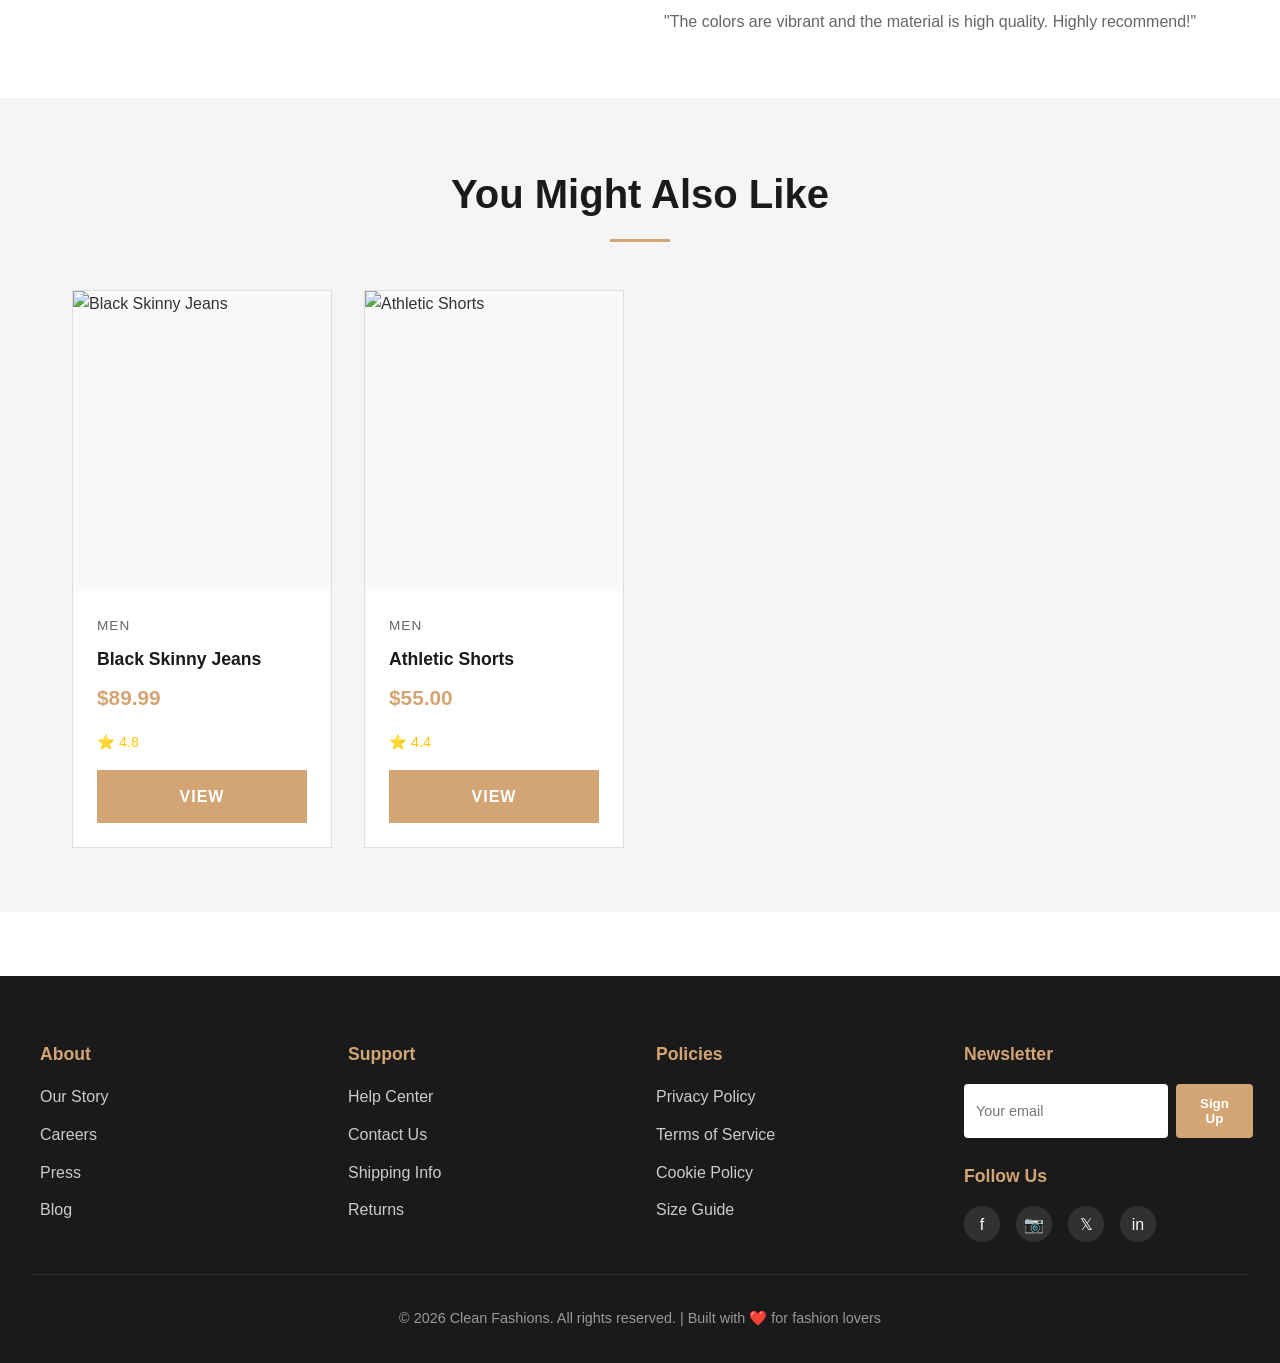
==== commit 4247f980: "fix: replace unsplash with pexels and inline SVG fallbacks" ====
--- a/product.html
+++ b/product.html
@@ -45,11 +45,11 @@
         <!-- Product Images -->
         <div>
           <div class="product-image" style="width: 100%; height: 500px; margin-bottom: 1rem;">
-            <img id="product-main-image" src="https://via.placeholder.com/800x600?text=Loading..." alt="Product Image" loading="lazy" style="width:100%; height:100%; object-fit: cover;" onerror="this.onerror=null; this.src='https://via.placeholder.com/800x600?text=Image+Unavailable';" />
+            <img id="product-main-image" src="data:image/svg+xml,%3Csvg xmlns=%22http://www.w3.org/2000/svg%22 width=%22800%22 height=%22600%22%3E%3Crect fill=%22%23f0f0f0%22 width=%22800%22 height=%22600%22/%3E%3Ctext x=%2250%25%22 y=%2250%25%22 text-anchor=%22middle%22 dy=%22.3em%22 font-family=%22sans-serif%22 font-size=%2224%22 fill=%22%23ccc%22%3ELoading...%3C/text%3E%3C/svg%3E" alt="Product Image" loading="lazy" style="width:100%; height:100%; object-fit: cover;" onerror="this.src='data:image/svg+xml,%3Csvg xmlns=%22http://www.w3.org/2000/svg%22 width=%22800%22 height=%22600%22%3E%3Crect fill=%22%23ddd%22 width=%22800%22 height=%22600%22/%3E%3Ctext x=%2250%25%22 y=%2250%25%22 text-anchor=%22middle%22 dy=%22.3em%22 font-family=%22sans-serif%22 font-size=%2224%22 fill=%22%23999%22%3EImage unavailable%3C/text%3E%3C/svg%3E';" />
           </div>
           <div style="display: grid; grid-template-columns: repeat(4, 1fr); gap: 0.5rem;">
             <div class="product-image" style="height: 100px; cursor: pointer; border: 2px solid var(--accent-color);">
-              <img id="product-thumb" src="https://via.placeholder.com/120x100?text=Loading..." alt="Thumbnail" loading="lazy" style="width:100%; height:100%; object-fit: cover;" onerror="this.onerror=null; this.src='https://via.placeholder.com/120x100?text=Image+Unavailable';" />
+              <img id="product-thumb" src="data:image/svg+xml,%3Csvg xmlns=%22http://www.w3.org/2000/svg%22 width=%22120%22 height=%22100%22%3E%3Crect fill=%22%23f0f0f0%22 width=%22120%22 height=%22100%22/%3E%3Ctext x=%2250%25%22 y=%2250%25%22 text-anchor=%22middle%22 dy=%22.3em%22 font-family=%22sans-serif%22 font-size=%2212%22 fill=%22%23ccc%22%3ELoading...%3C/text%3E%3C/svg%3E" alt="Thumbnail" loading="lazy" style="width:100%; height:100%; object-fit: cover;" onerror="this.src='data:image/svg+xml,%3Csvg xmlns=%22http://www.w3.org/2000/svg%22 width=%22120%22 height=%22100%22%3E%3Crect fill=%22%23ddd%22 width=%22120%22 height=%22100%22/%3E%3Ctext x=%2250%25%22 y=%2250%25%22 text-anchor=%22middle%22 dy=%22.3em%22 font-family=%22sans-serif%22 font-size=%2212%22 fill=%22%23999%22%3EImage%3C/text%3E%3C/svg%3E';" />
             </div>
             <div class="product-image" style="height: 100px; cursor: pointer; background-color: #f0f0f0;"></div>
             <div class="product-image" style="height: 100px; cursor: pointer; background-color: #f0f0f0;"></div>
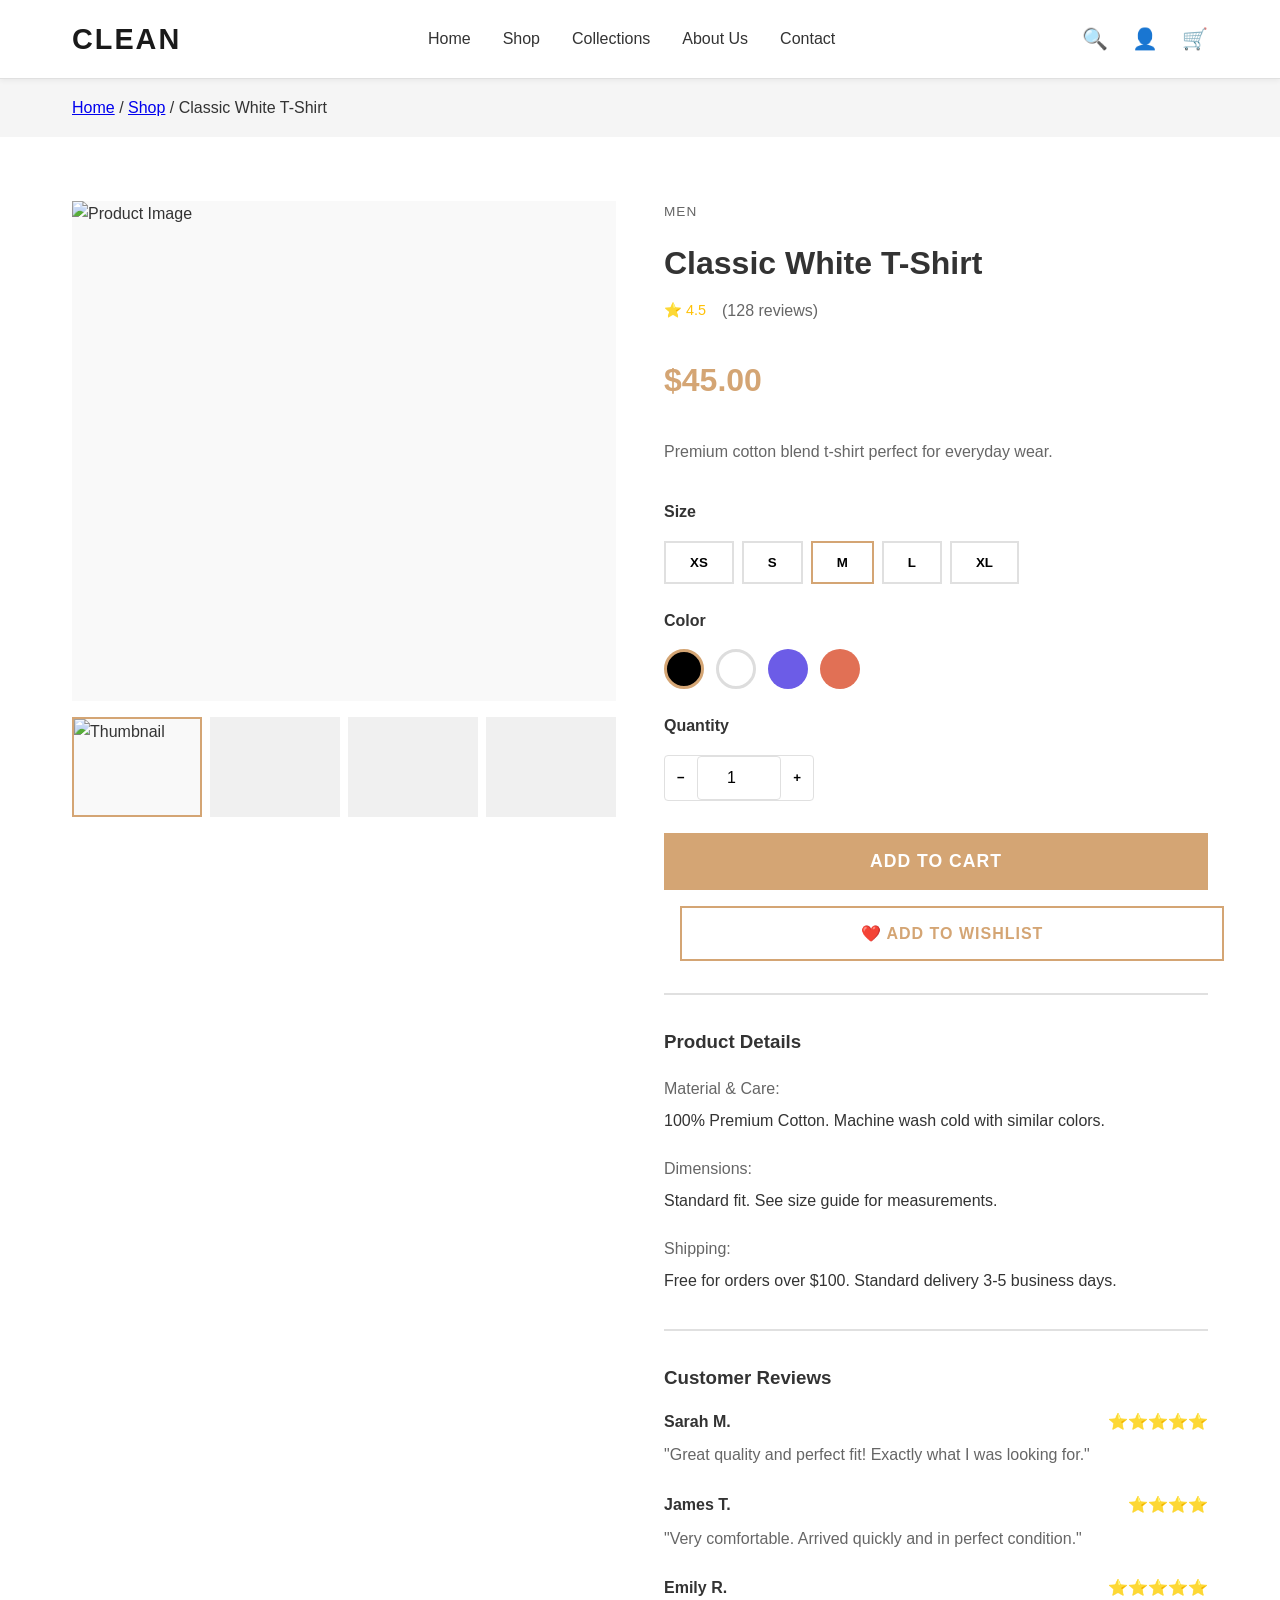
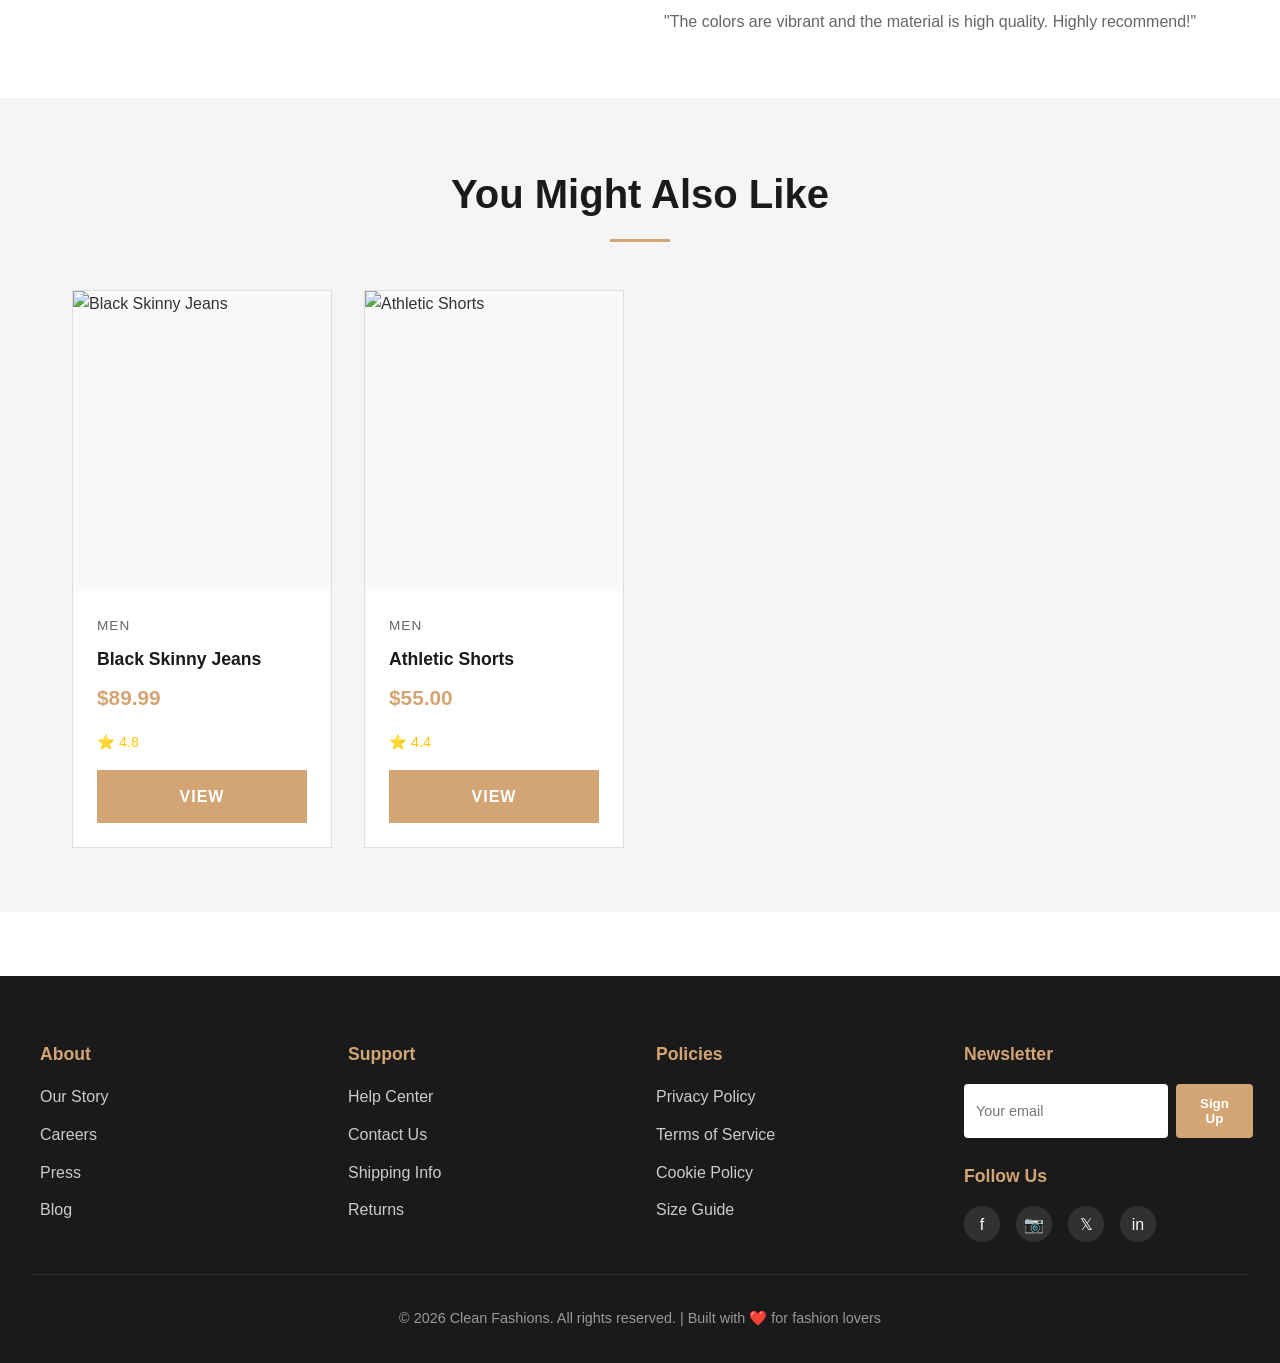
==== commit 2322abab: "fix: switch to picsum.photos for reliable image loading" ====
--- a/product.html
+++ b/product.html
@@ -45,11 +45,11 @@
         <!-- Product Images -->
         <div>
           <div class="product-image" style="width: 100%; height: 500px; margin-bottom: 1rem;">
-            <img id="product-main-image" src="data:image/svg+xml,%3Csvg xmlns=%22http://www.w3.org/2000/svg%22 width=%22800%22 height=%22600%22%3E%3Crect fill=%22%23f0f0f0%22 width=%22800%22 height=%22600%22/%3E%3Ctext x=%2250%25%22 y=%2250%25%22 text-anchor=%22middle%22 dy=%22.3em%22 font-family=%22sans-serif%22 font-size=%2224%22 fill=%22%23ccc%22%3ELoading...%3C/text%3E%3C/svg%3E" alt="Product Image" loading="lazy" style="width:100%; height:100%; object-fit: cover;" onerror="this.src='data:image/svg+xml,%3Csvg xmlns=%22http://www.w3.org/2000/svg%22 width=%22800%22 height=%22600%22%3E%3Crect fill=%22%23ddd%22 width=%22800%22 height=%22600%22/%3E%3Ctext x=%2250%25%22 y=%2250%25%22 text-anchor=%22middle%22 dy=%22.3em%22 font-family=%22sans-serif%22 font-size=%2224%22 fill=%22%23999%22%3EImage unavailable%3C/text%3E%3C/svg%3E';" />
+            <img id="product-main-image" src="https://picsum.photos/800/600?random=main" alt="Product Image" loading="eager" style="width:100%; height:100%; object-fit: cover; display:block;" />
           </div>
           <div style="display: grid; grid-template-columns: repeat(4, 1fr); gap: 0.5rem;">
             <div class="product-image" style="height: 100px; cursor: pointer; border: 2px solid var(--accent-color);">
-              <img id="product-thumb" src="data:image/svg+xml,%3Csvg xmlns=%22http://www.w3.org/2000/svg%22 width=%22120%22 height=%22100%22%3E%3Crect fill=%22%23f0f0f0%22 width=%22120%22 height=%22100%22/%3E%3Ctext x=%2250%25%22 y=%2250%25%22 text-anchor=%22middle%22 dy=%22.3em%22 font-family=%22sans-serif%22 font-size=%2212%22 fill=%22%23ccc%22%3ELoading...%3C/text%3E%3C/svg%3E" alt="Thumbnail" loading="lazy" style="width:100%; height:100%; object-fit: cover;" onerror="this.src='data:image/svg+xml,%3Csvg xmlns=%22http://www.w3.org/2000/svg%22 width=%22120%22 height=%22100%22%3E%3Crect fill=%22%23ddd%22 width=%22120%22 height=%22100%22/%3E%3Ctext x=%2250%25%22 y=%2250%25%22 text-anchor=%22middle%22 dy=%22.3em%22 font-family=%22sans-serif%22 font-size=%2212%22 fill=%22%23999%22%3EImage%3C/text%3E%3C/svg%3E';" />
+              <img id="product-thumb" src="https://picsum.photos/120/100?random=thumb" alt="Thumbnail" loading="eager" style="width:100%; height:100%; object-fit: cover; display:block;" />
             </div>
             <div class="product-image" style="height: 100px; cursor: pointer; background-color: #f0f0f0;"></div>
             <div class="product-image" style="height: 100px; cursor: pointer; background-color: #f0f0f0;"></div>
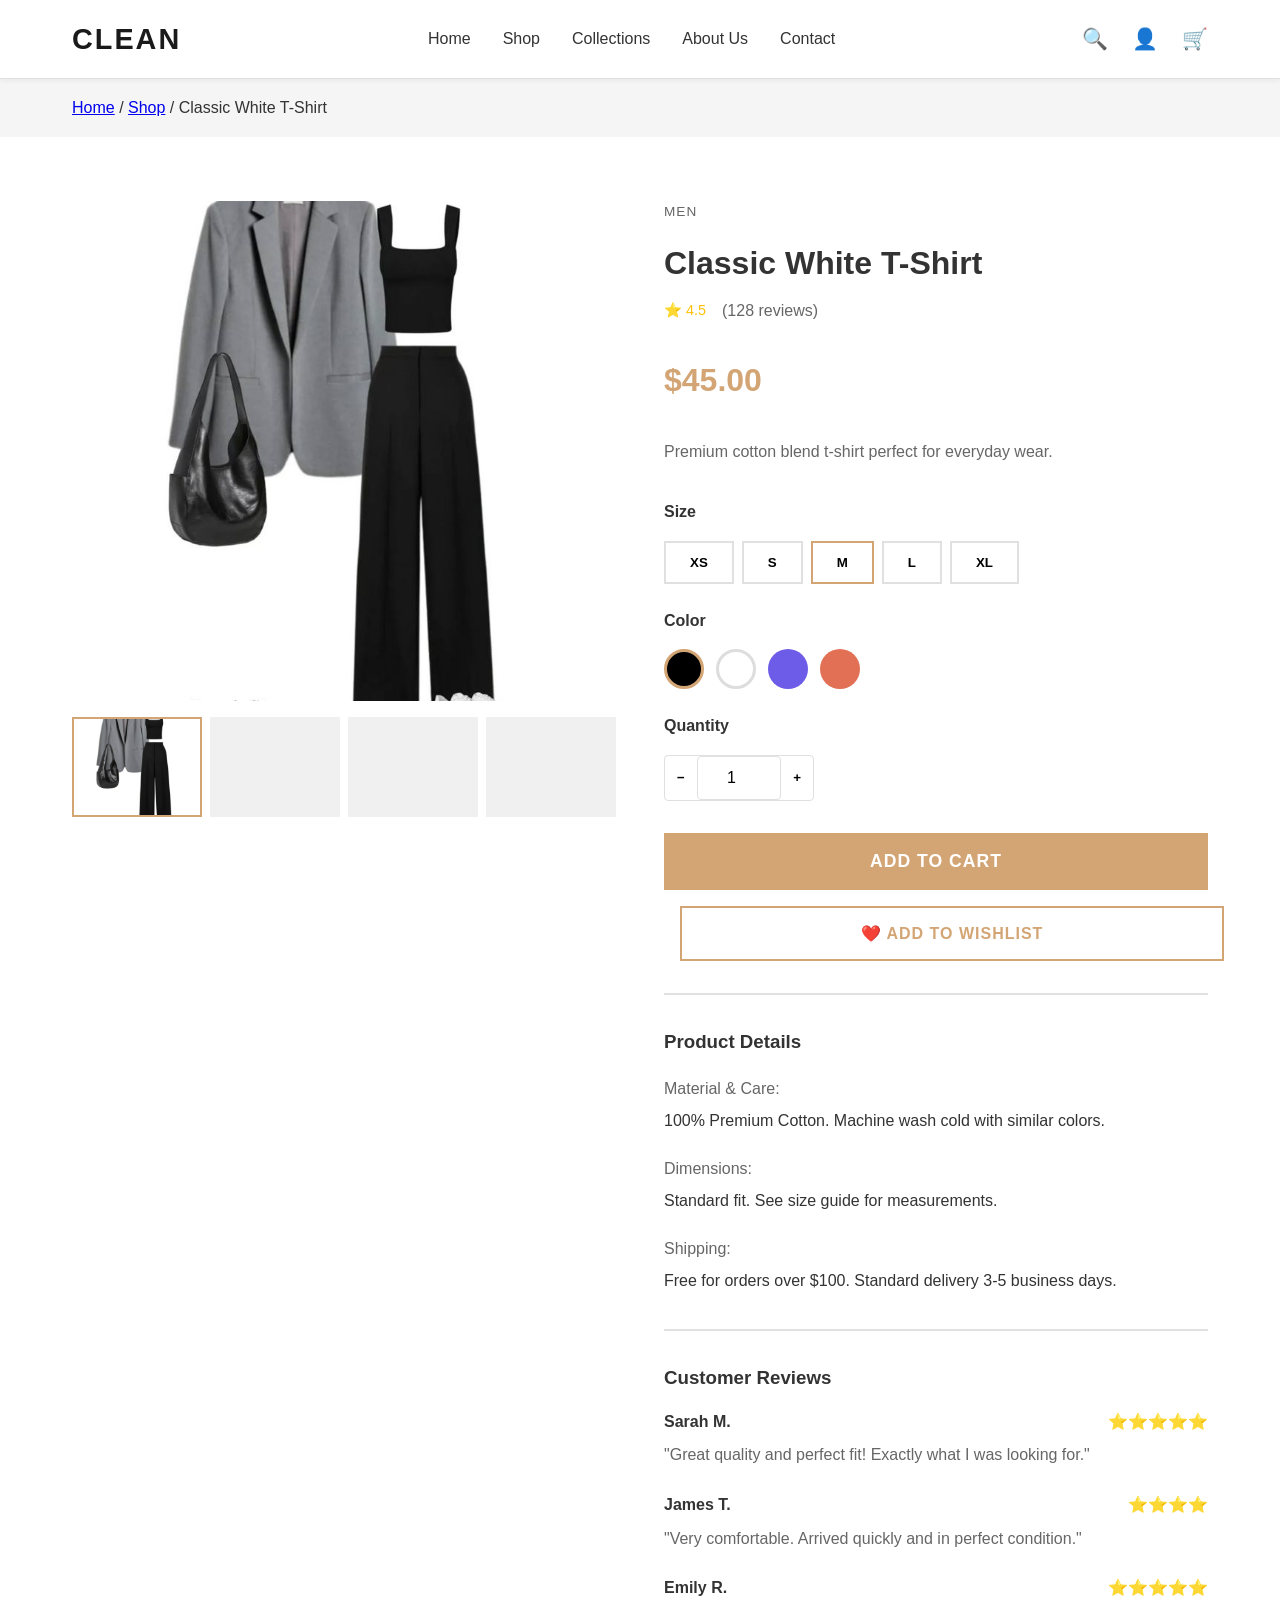
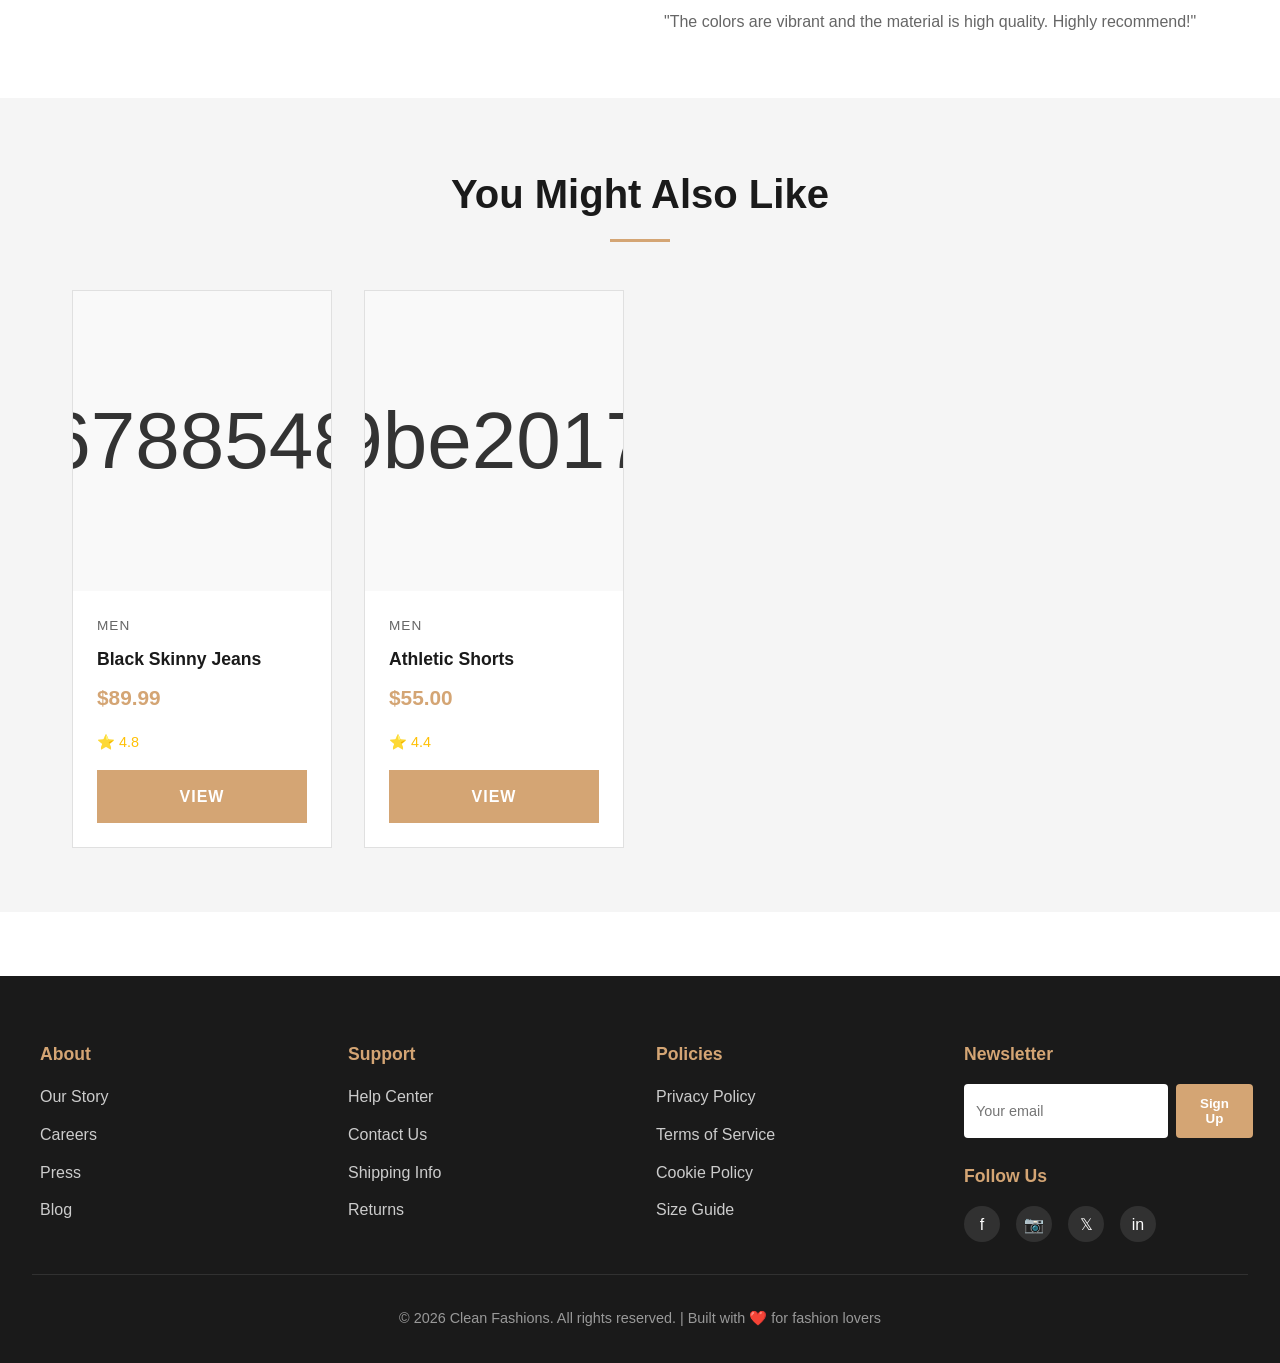
==== commit 0ad4647d: "feat: integrate custom fashion design images from designs folder" ====
--- a/product.html
+++ b/product.html
@@ -45,11 +45,11 @@
         <!-- Product Images -->
         <div>
           <div class="product-image" style="width: 100%; height: 500px; margin-bottom: 1rem;">
-            <img id="product-main-image" src="https://picsum.photos/800/600?random=main" alt="Product Image" loading="eager" style="width:100%; height:100%; object-fit: cover; display:block;" />
+            <img id="product-main-image" src="694c0b20725e1777145041e08a0063ab.jpg" alt="Product Image" loading="eager" style="width:100%; height:100%; object-fit: cover; display:block;" />
           </div>
           <div style="display: grid; grid-template-columns: repeat(4, 1fr); gap: 0.5rem;">
             <div class="product-image" style="height: 100px; cursor: pointer; border: 2px solid var(--accent-color);">
-              <img id="product-thumb" src="https://picsum.photos/120/100?random=thumb" alt="Thumbnail" loading="eager" style="width:100%; height:100%; object-fit: cover; display:block;" />
+              <img id="product-thumb" src="694c0b20725e1777145041e08a0063ab.jpg" alt="Thumbnail" loading="eager" style="width:100%; height:100%; object-fit: cover; display:block;" />
             </div>
             <div class="product-image" style="height: 100px; cursor: pointer; background-color: #f0f0f0;"></div>
             <div class="product-image" style="height: 100px; cursor: pointer; background-color: #f0f0f0;"></div>
